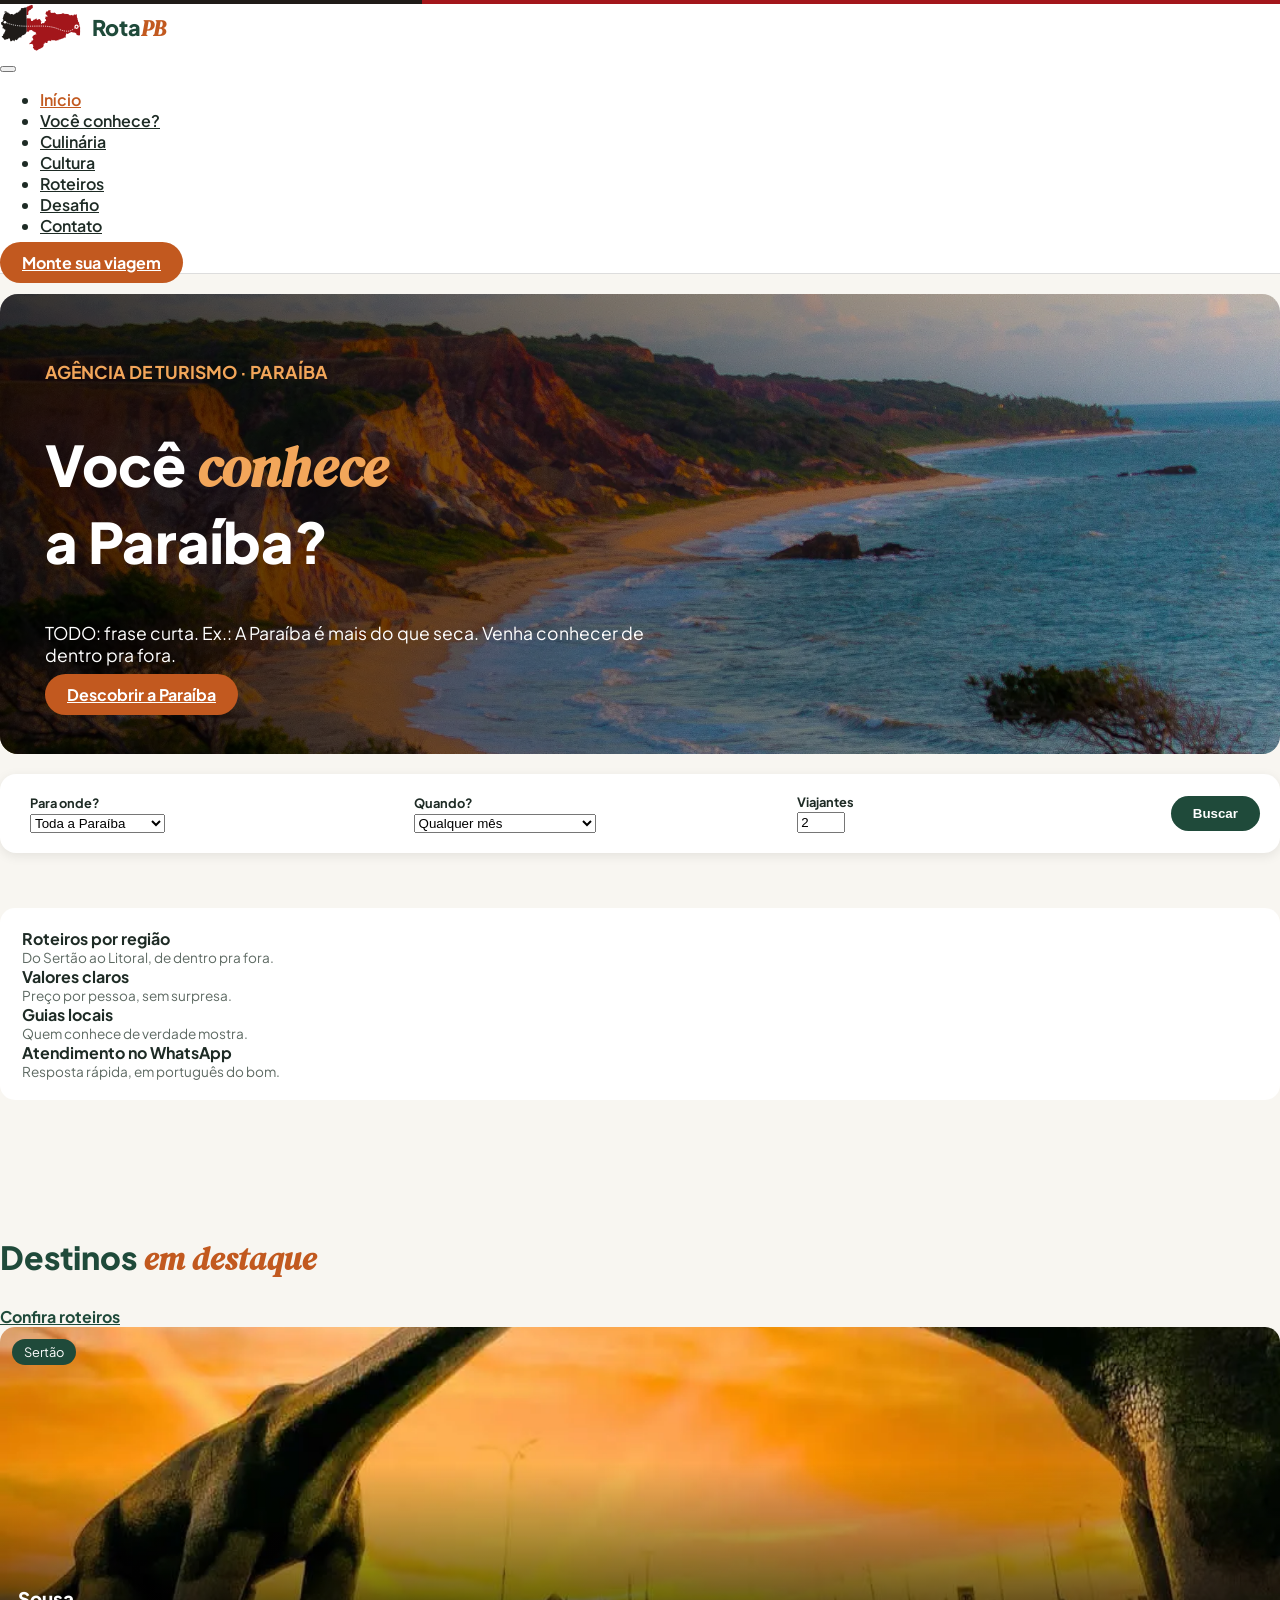
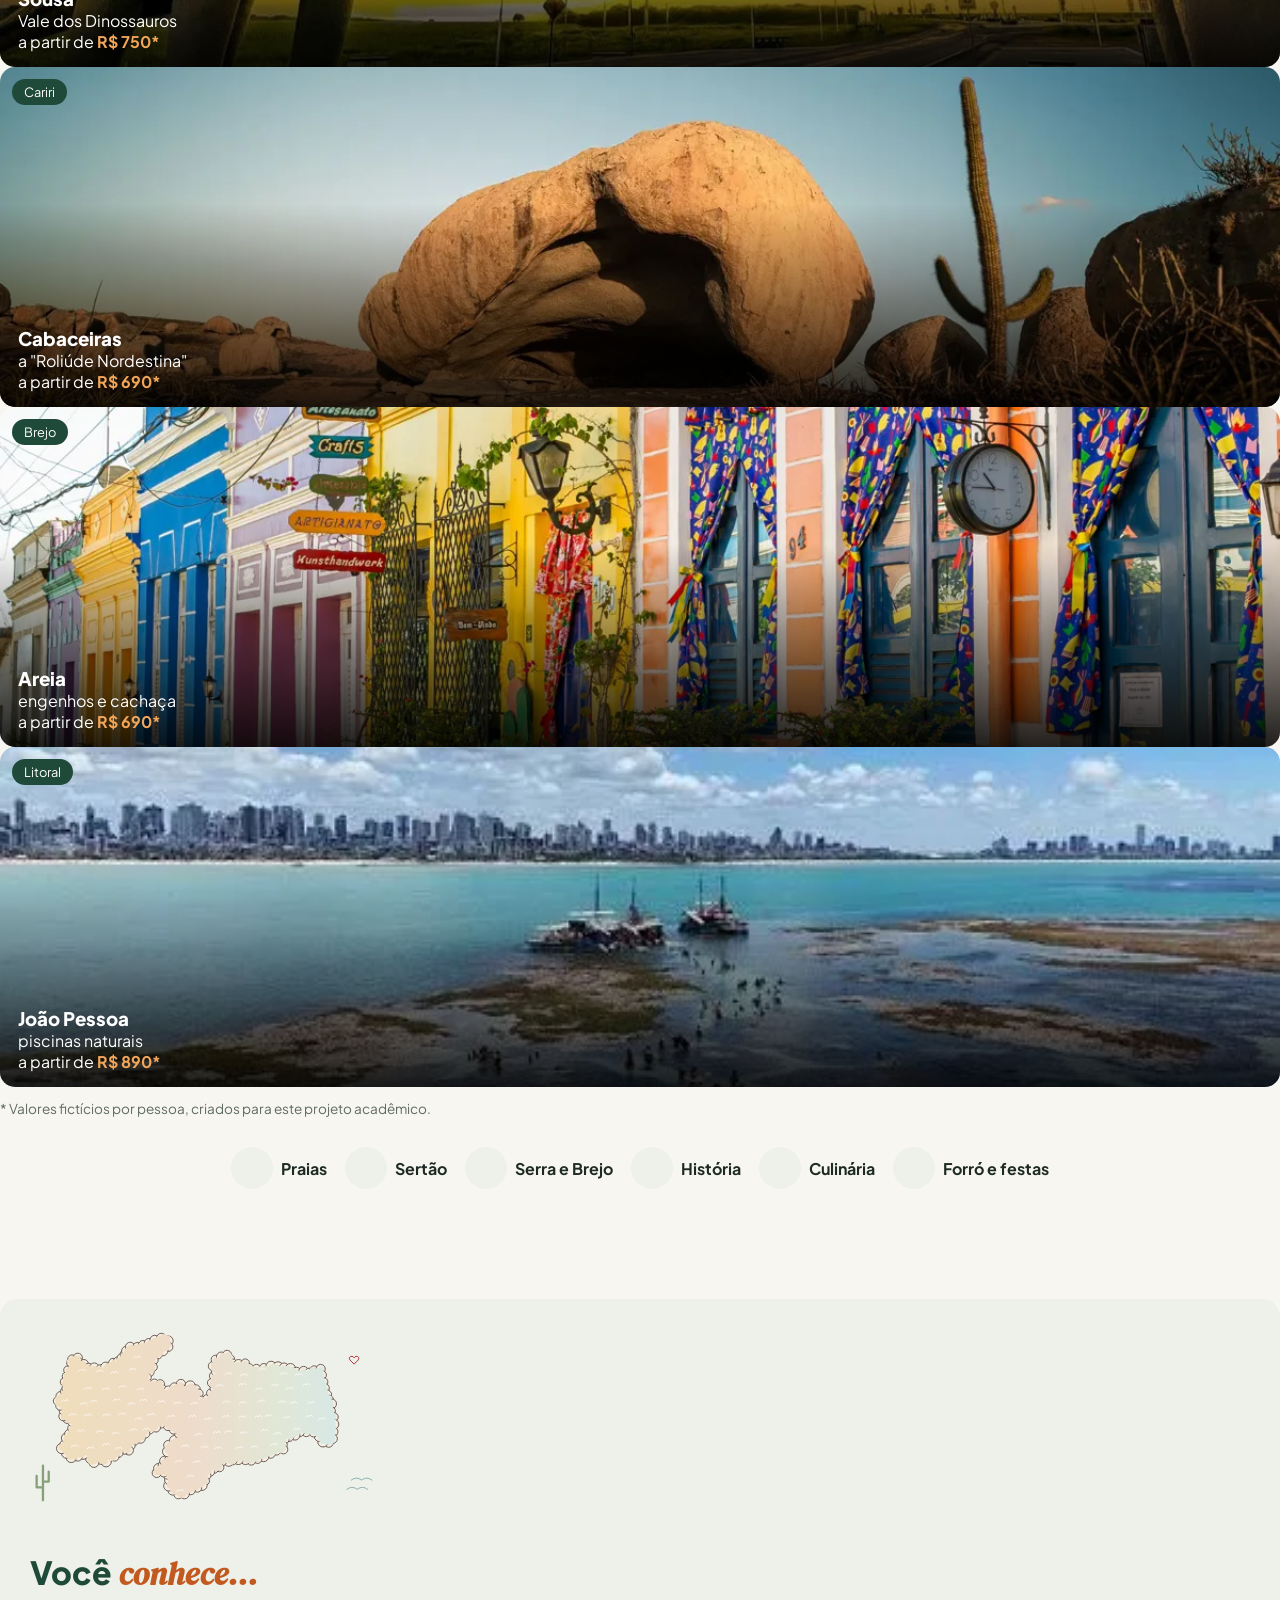
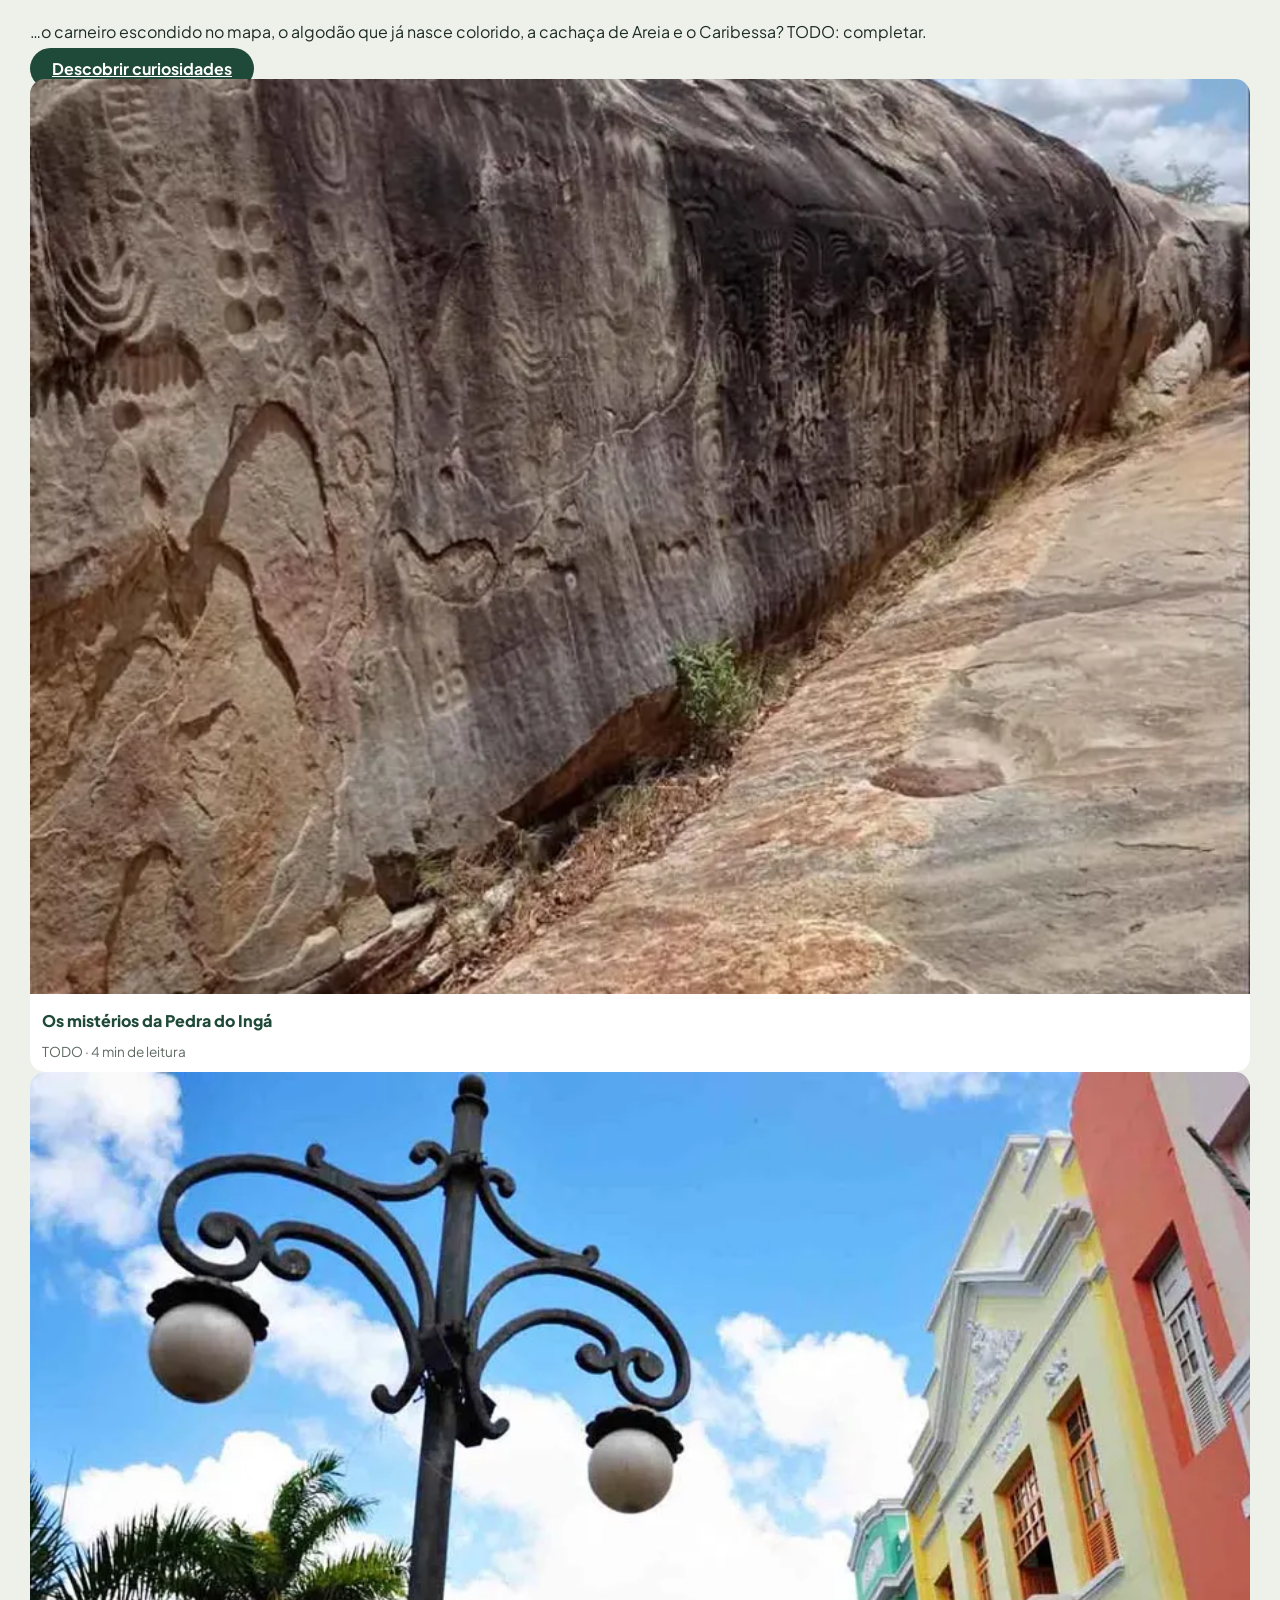
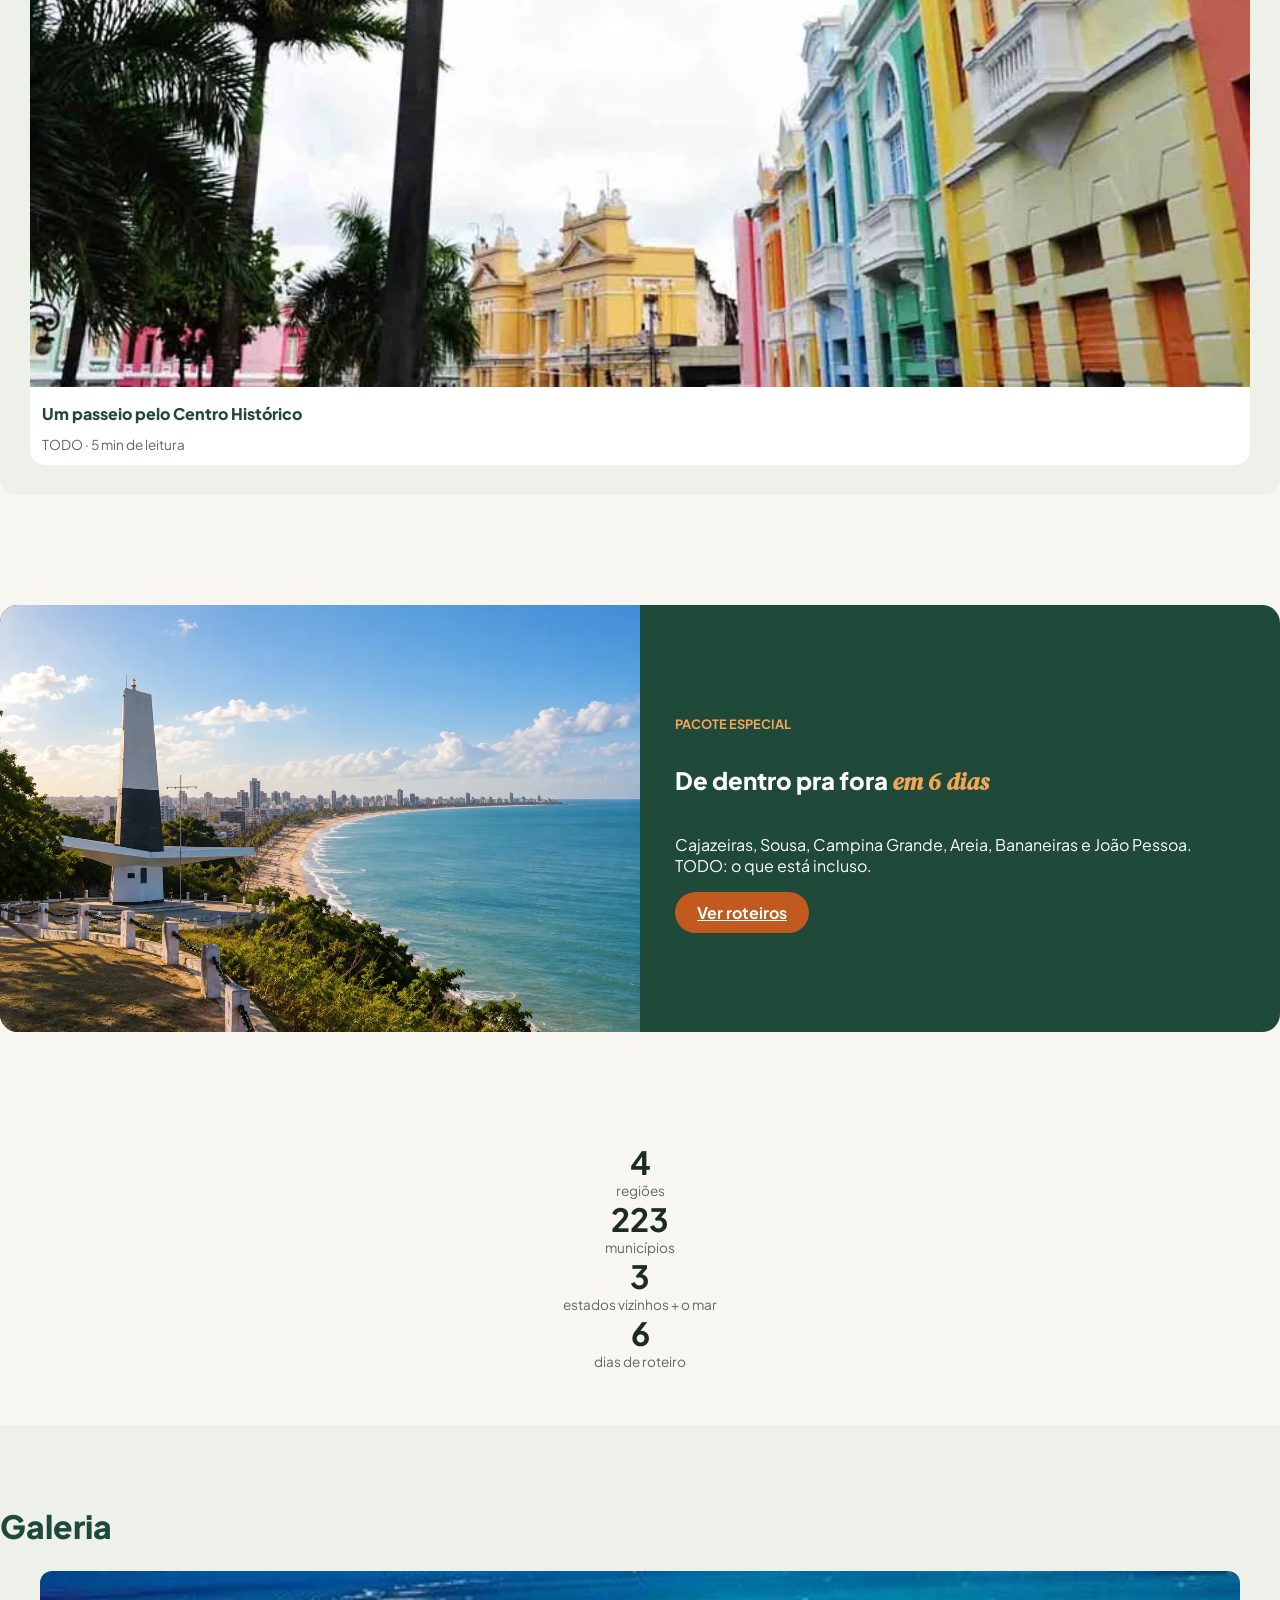
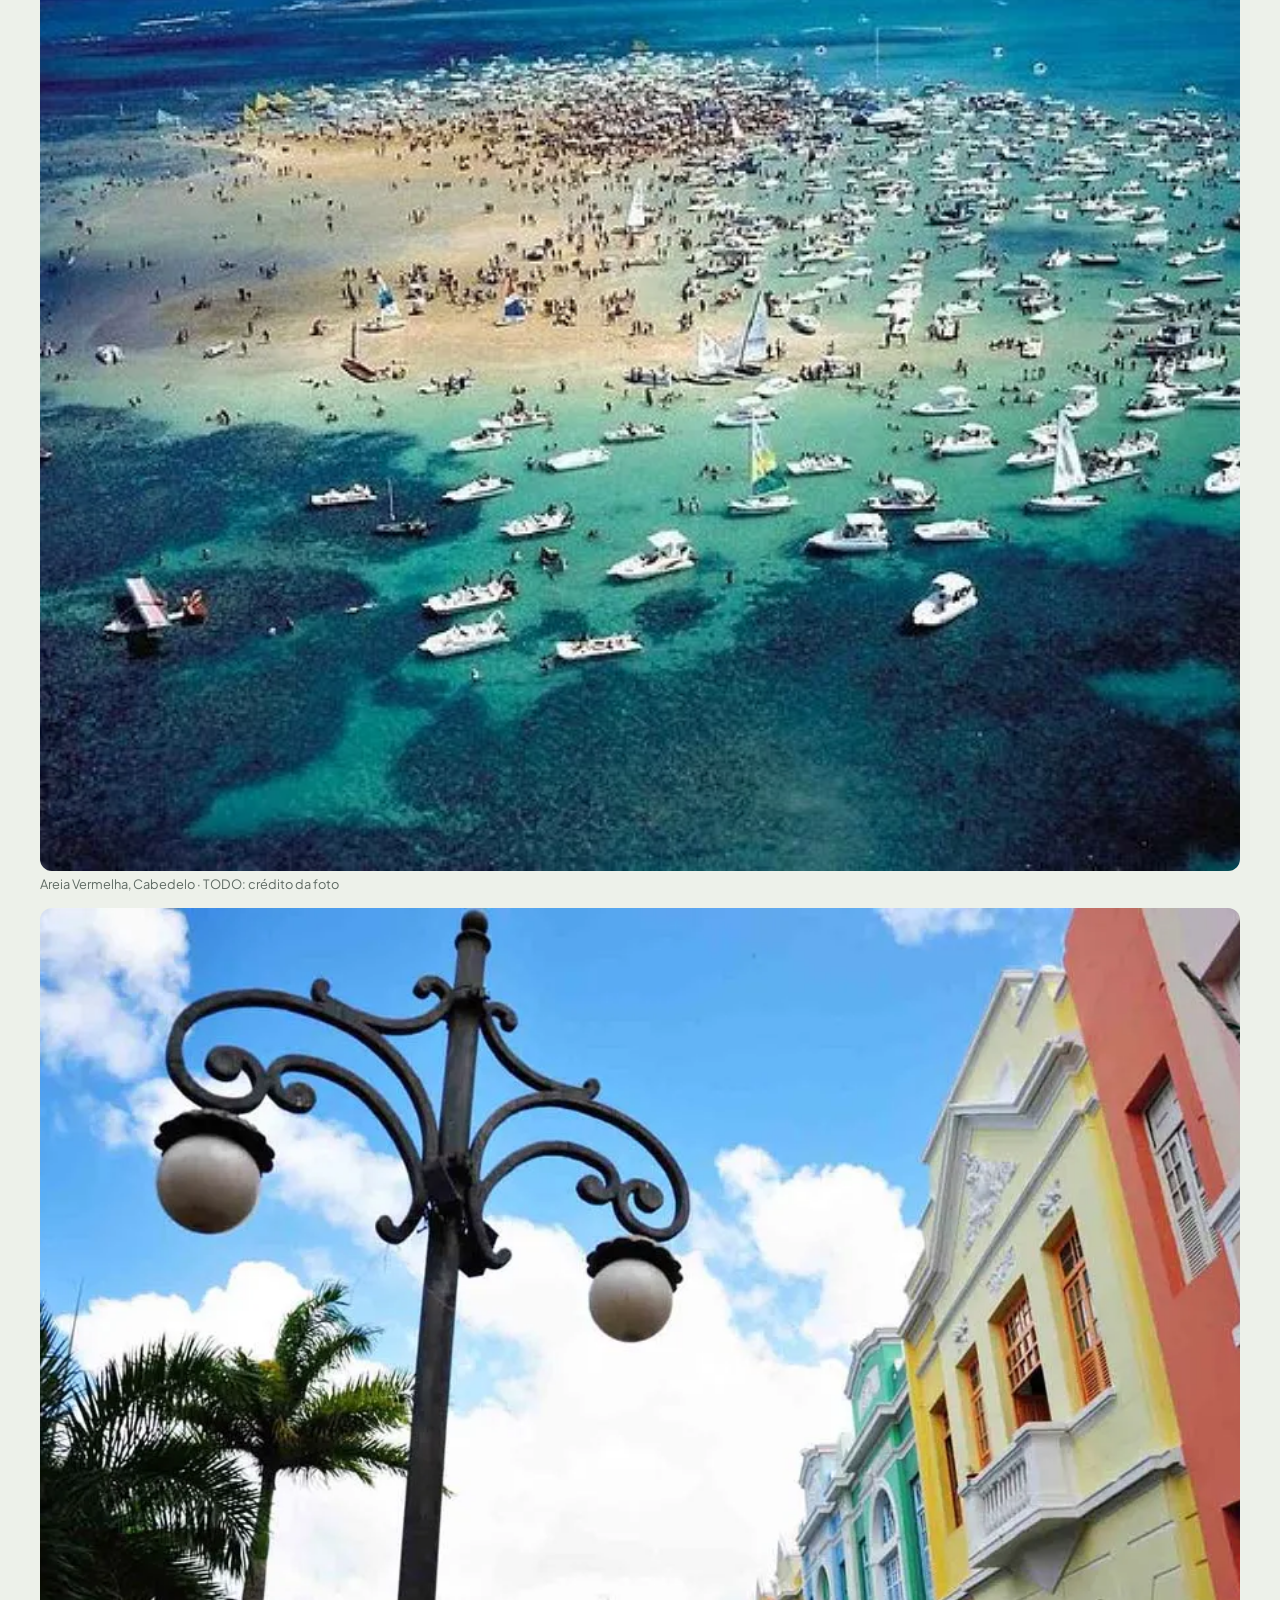
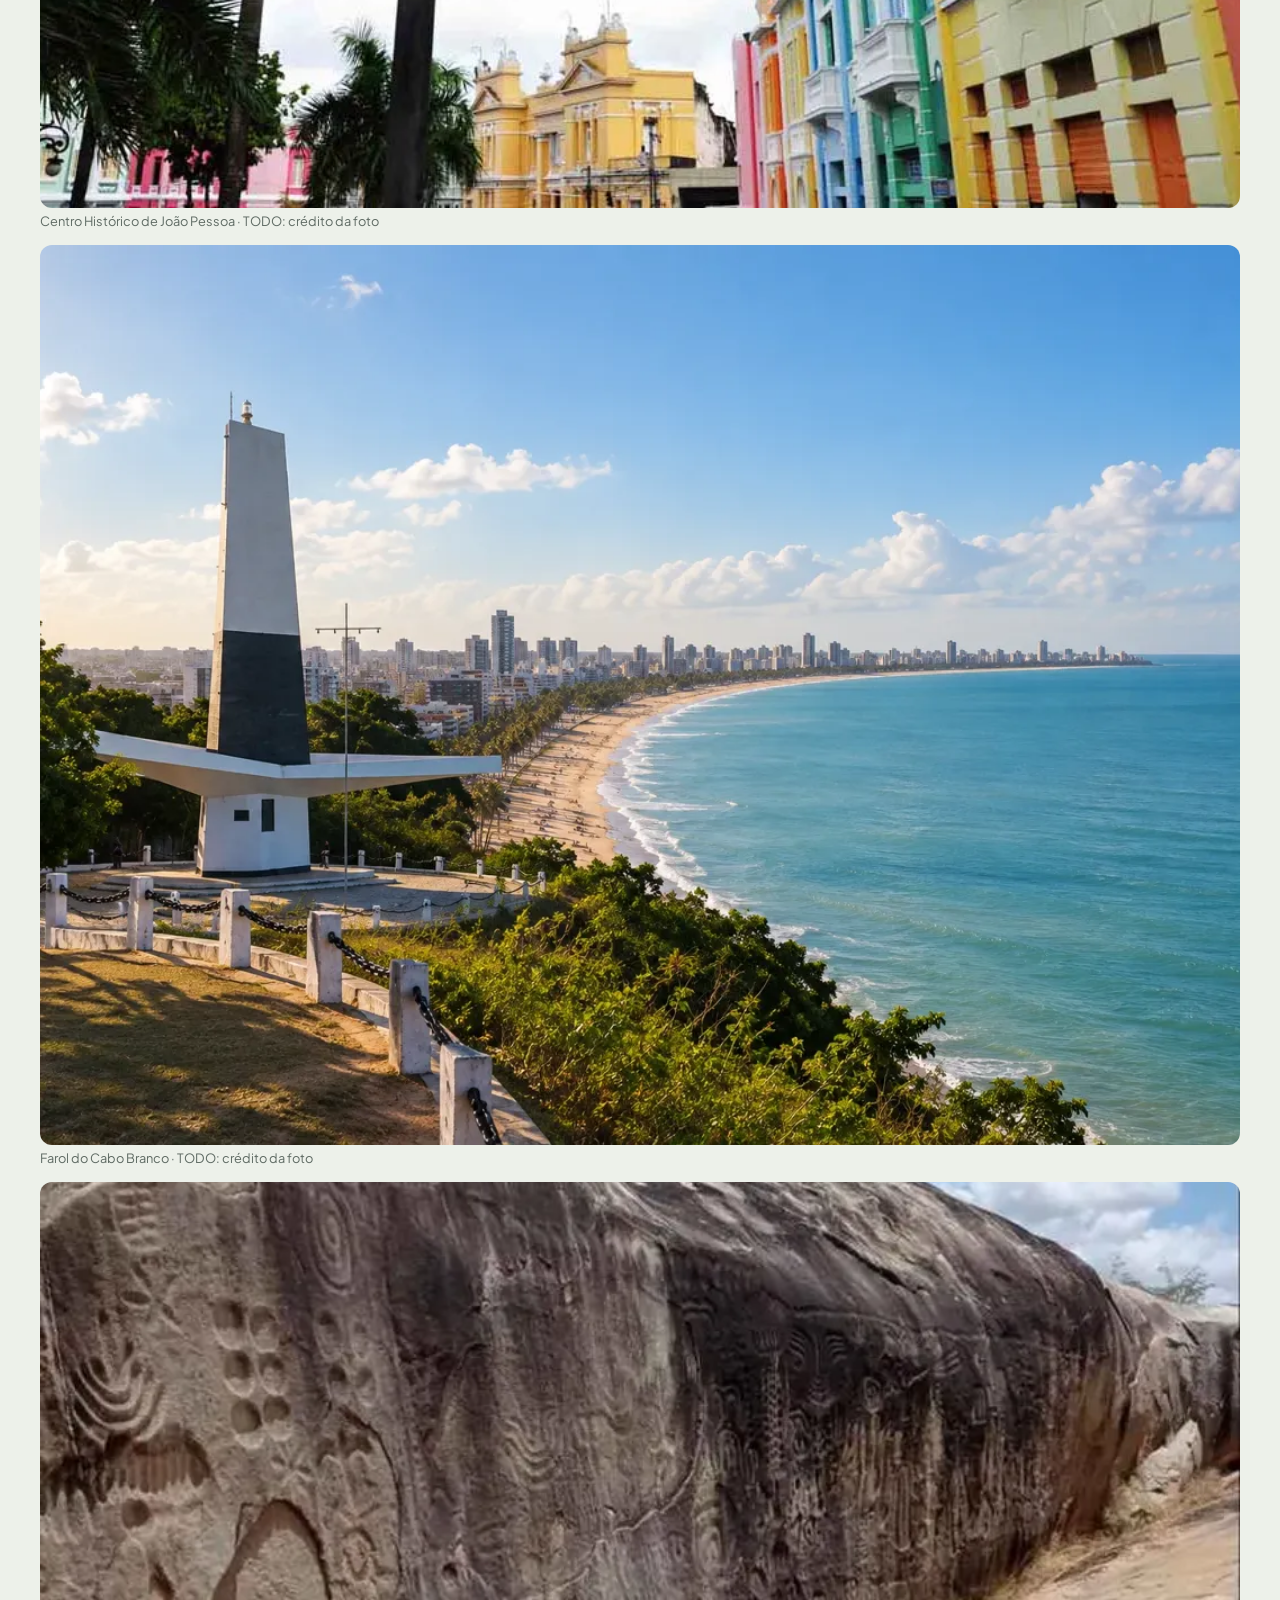
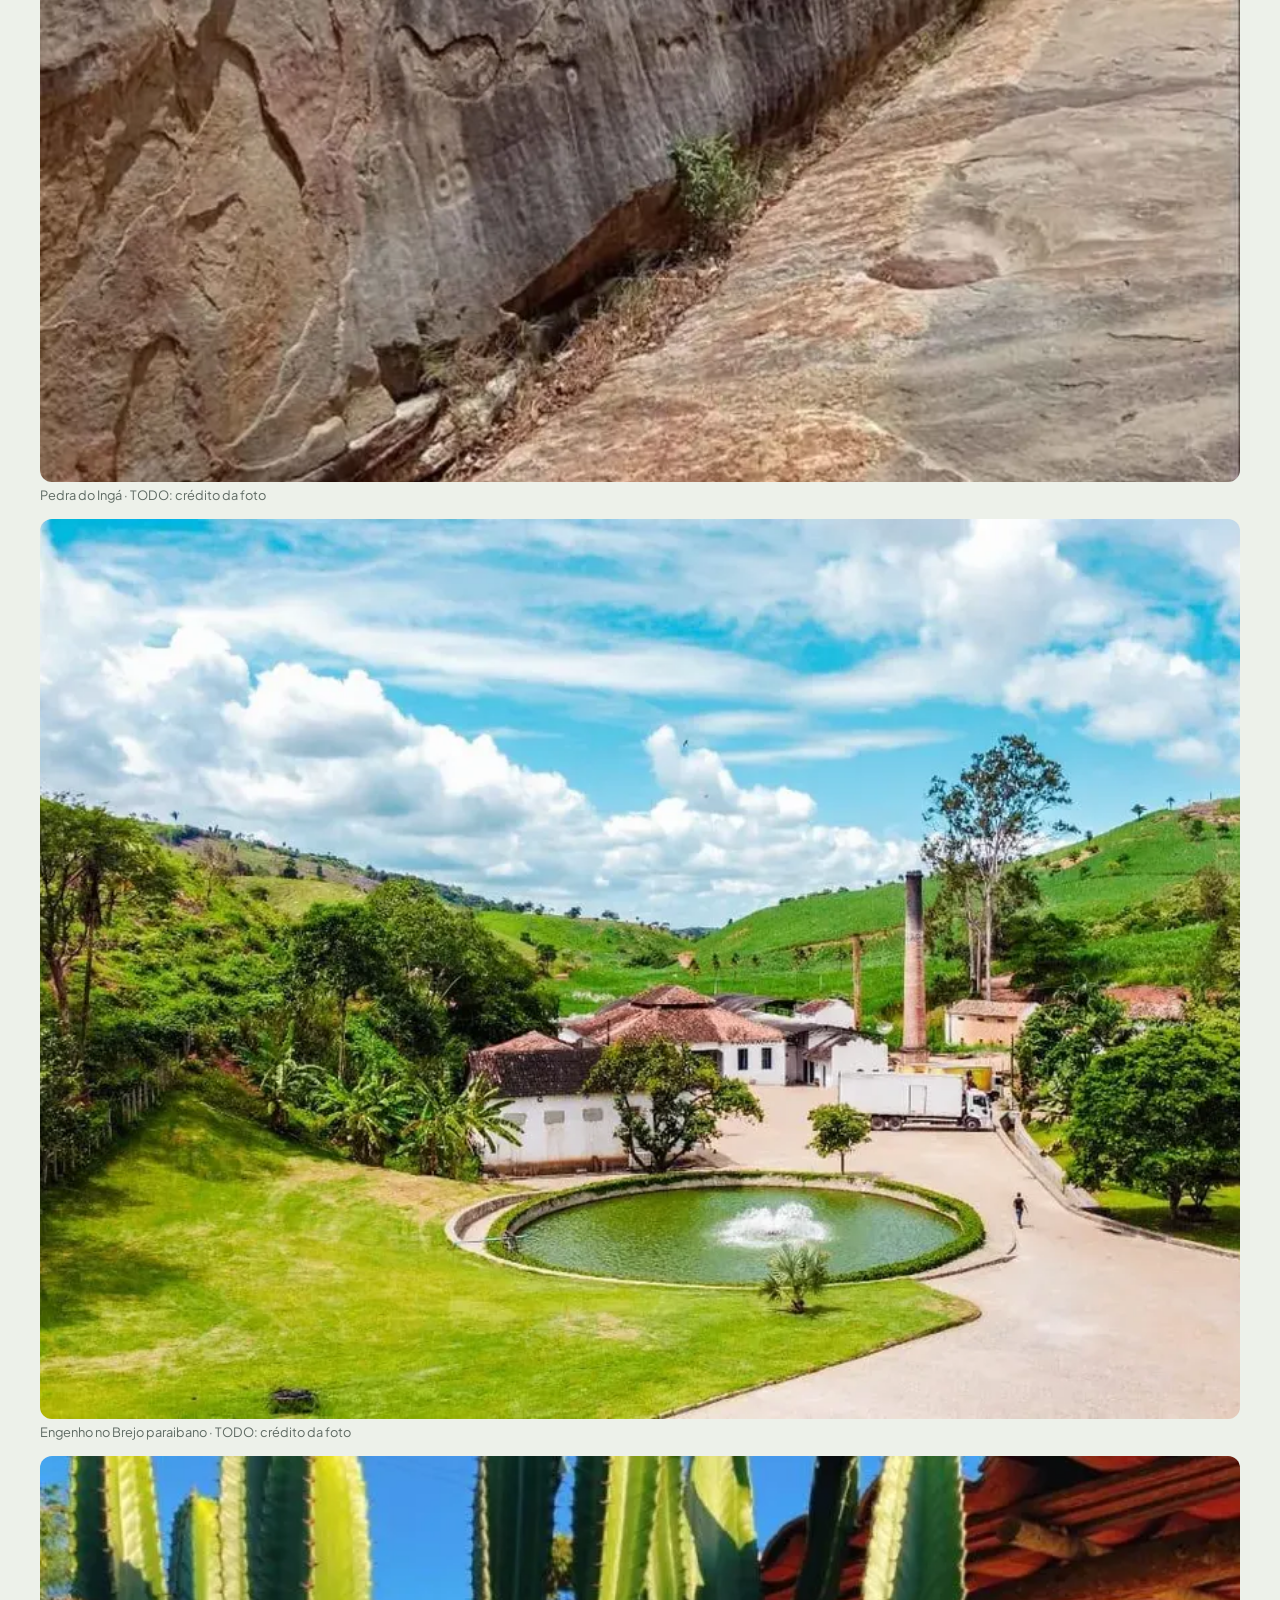
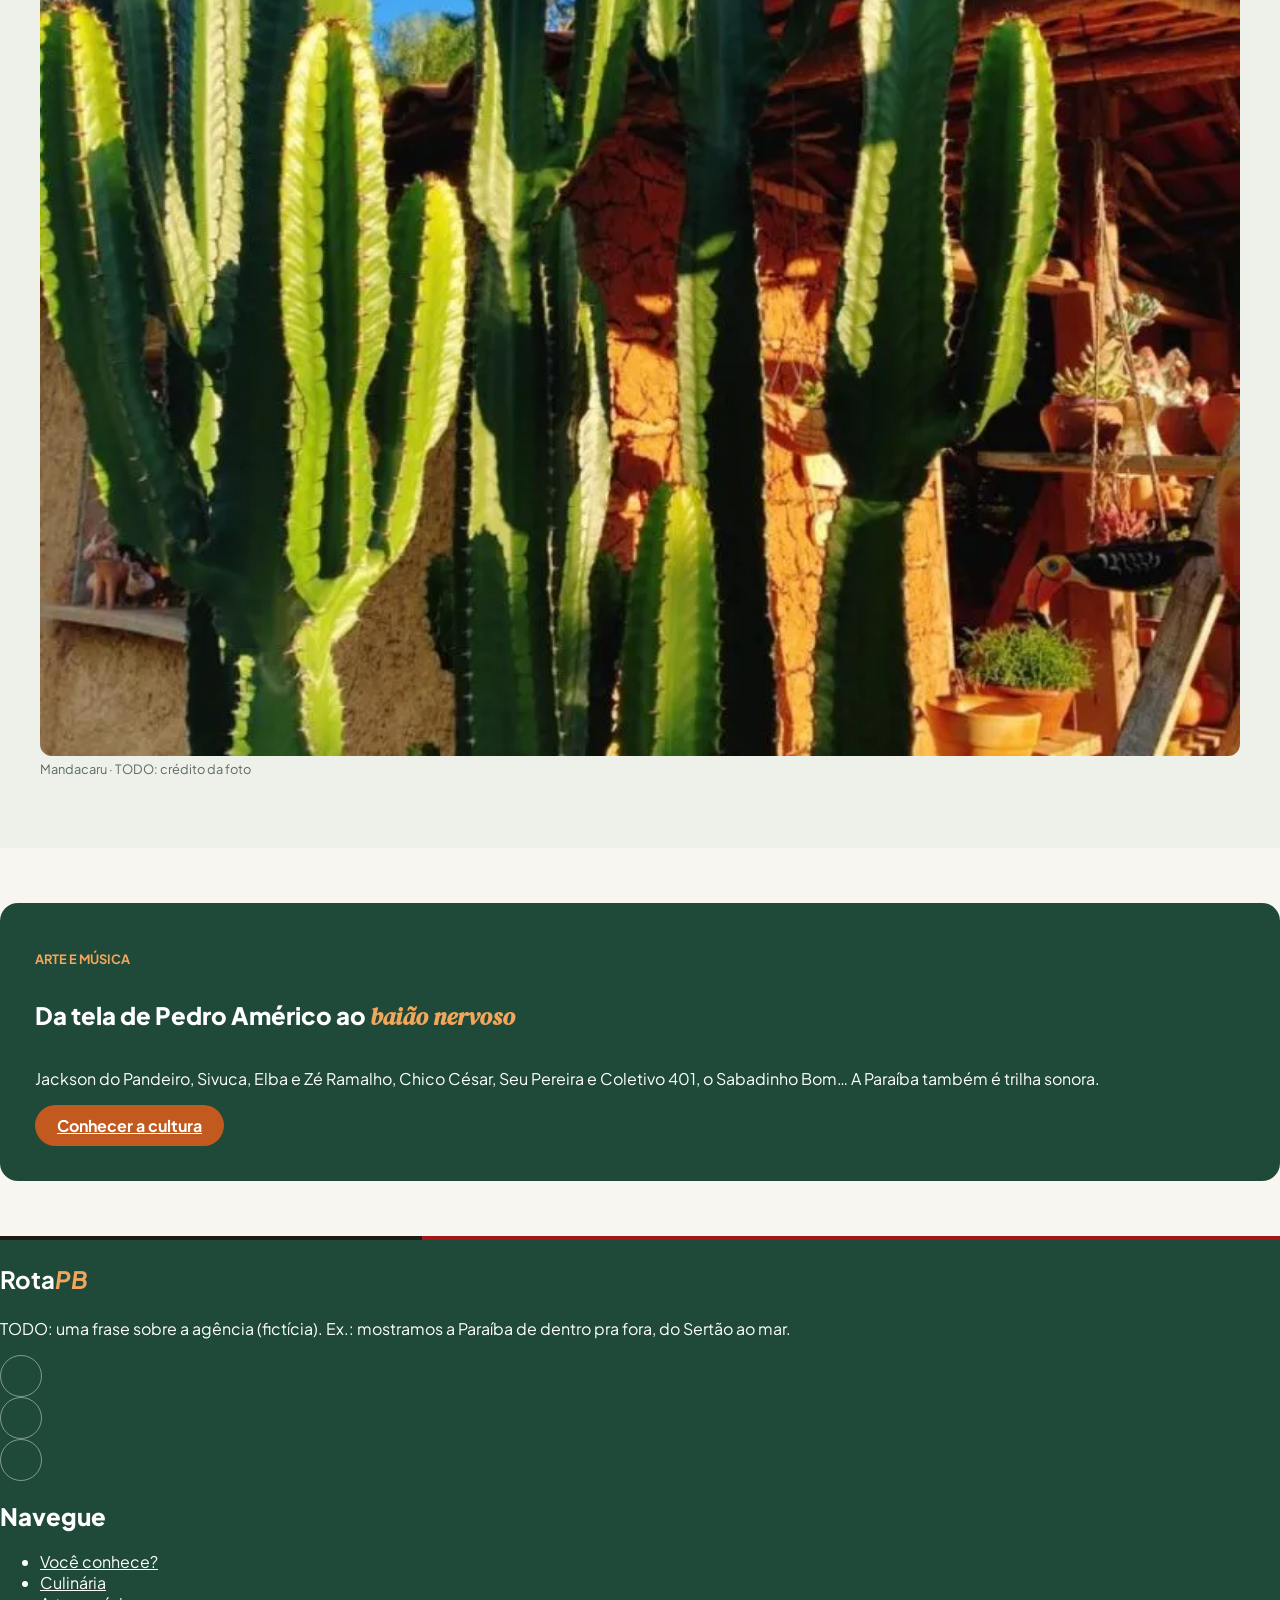
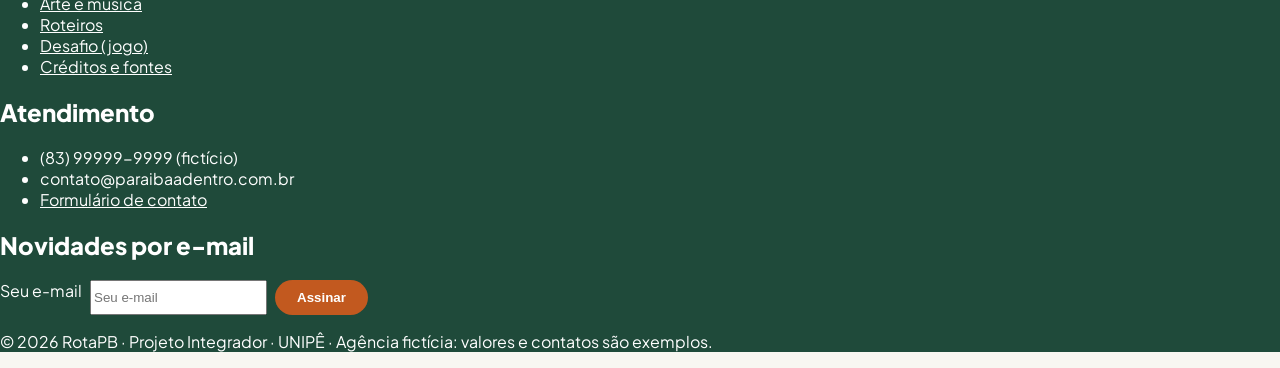
==== ROTA PB/index.html @ d1e120f6 "Adição do projeto, primeira versão Próximas etapas: aprimorar o CSS e a responsividade, completar as" ====
<!DOCTYPE html>
<html lang="pt-BR">
<head>
  <meta charset="UTF-8">
  <meta name="viewport" content="width=device-width, initial-scale=1">
  <title>RotaPB</title>
  <meta name="description" content="Você conhece a Paraíba? Roteiros, culinária e curiosidades do Sertão ao Litoral.">
  <!-- Fontes: Plus Jakarta Sans (títulos e texto) + DM Serif Display itálico (palavras em destaque) -->
  <link rel="preconnect" href="https://fonts.googleapis.com">
  <link rel="preconnect" href="https://fonts.gstatic.com" crossorigin>
  <link href="https://fonts.googleapis.com/css2?family=DM+Serif+Display:ital@1&family=Plus+Jakarta+Sans:wght@400;600;700;800&display=swap" rel="stylesheet">
  <!-- ETAPA 12: Bootstrap (cópia local na pasta assets) -->
  <link rel="stylesheet" href="assets/bootstrap/bootstrap.min.css">
  <link rel="stylesheet" href="assets/bootstrap-icons/bootstrap-icons.min.css">
  <!-- ETAPA 7: nosso CSS vem DEPOIS do Bootstrap para poder sobrescrever -->
  <link rel="stylesheet" href="css/style.css">
</head>
<body>
  <!-- ETAPA 13 (acessibilidade): link para pular direto ao conteúdo -->
  <a class="pular-conteudo" href="#conteudo">Pular para o conteúdo</a>

  <!-- ===================== CABEÇALHO (ETAPA 6: header + nav | ETAPA 12: navbar) ===================== -->
  <header class="topo">
    <div class="faixa-bandeira" aria-hidden="true"></div>
    <nav class="navbar navbar-expand-lg" aria-label="Menu principal">
      <div class="container">
        <a class="navbar-brand marca" href="index.html">
          <img class="logo-mapa logo-claro" src="images/logo-rotapb-mapa.svg" alt="" width="96" height="56">
          <img class="logo-mapa logo-escuro" src="images/logo-rotapb-mapa-escuro.svg" alt="" width="96" height="56">
          <span class="marca-texto">Rota<em>PB</em></span>
        </a>
        <button class="navbar-toggler" type="button" data-bs-toggle="collapse" data-bs-target="#menu"
                aria-controls="menu" aria-expanded="false" aria-label="Abrir menu">
          <span class="navbar-toggler-icon"></span>
        </button>
        <div class="collapse navbar-collapse" id="menu">
          <ul class="navbar-nav mx-auto">
            <li class="nav-item"><a class="nav-link active" aria-current="page" href="index.html">Início</a></li>
            <li class="nav-item"><a class="nav-link" href="pages/conhece.html">Você conhece?</a></li>
            <li class="nav-item"><a class="nav-link" href="pages/culinaria.html">Culinária</a></li>
            <li class="nav-item"><a class="nav-link" href="pages/cultura.html">Cultura</a></li>
            <li class="nav-item"><a class="nav-link" href="pages/roteiros.html">Roteiros</a></li>
            <li class="nav-item"><a class="nav-link" href="pages/desafio.html">Desafio</a></li>
            <li class="nav-item"><a class="nav-link" href="pages/contato.html">Contato</a></li>
          </ul>
          <a class="btn btn-pb btn-sm" href="pages/contato.html">Monte sua viagem</a>
        </div>
      </div>
    </nav>
  </header>

  <main id="conteudo">

    <!-- ===================== HERO COM BUSCA (Pessoa 1) ===================== -->
    <section class="hero" aria-labelledby="tituloHero">
      <div class="container">
        <div class="hero-foto">
          <img src="images/fotos/falesias-litoral-sul.webp" alt="Falésias avermelhadas e mar no litoral sul da Paraíba ao entardecer">
          <div class="hero-texto">
            <p class="sobretitulo claro">Agência de turismo · Paraíba</p>
            <h1 id="tituloHero">Você <em>conhece</em><br>a Paraíba?</h1>
            <p>TODO: frase curta. Ex.: A Paraíba é mais do que seca. Venha conhecer de dentro pra fora.</p>
            <a class="btn btn-pb" href="pages/conhece.html">Descobrir a Paraíba <i class="bi bi-arrow-right" aria-hidden="true"></i></a>
          </div>
        </div>

        <!-- Barra de busca (ETAPA 9: formulário). Envia para a página de roteiros. -->
        <form class="busca" action="pages/roteiros.html" method="get" role="search" aria-label="Buscar roteiros">
          <div class="busca-campo">
            <i class="bi bi-geo-alt" aria-hidden="true"></i>
            <div><label for="buscaRegiao">Para onde?</label>
              <select id="buscaRegiao" name="regiao" class="form-select">
                <option value="todas">Toda a Paraíba</option><option value="sertao">Sertão</option><option value="borborema">Borborema e Cariri</option><option value="brejo">Brejo</option><option value="litoral">Litoral</option>
              </select></div>
          </div>
          <div class="busca-campo">
            <i class="bi bi-calendar3" aria-hidden="true"></i>
            <div><label for="buscaMes">Quando?</label>
              <select id="buscaMes" name="mes" class="form-select"><option>Qualquer mês</option><option>Junho (São João)</option><option>Agosto (Caminhos do Frio)</option><option>Verão</option></select></div>
          </div>
          <div class="busca-campo">
            <i class="bi bi-person" aria-hidden="true"></i>
            <div><label for="buscaPessoas">Viajantes</label>
              <input id="buscaPessoas" name="pessoas" type="number" class="form-control" min="1" max="20" value="2"></div>
          </div>
          <button type="submit" class="btn btn-escuro"><i class="bi bi-search" aria-hidden="true"></i> Buscar</button>
        </form>
      </div>
    </section>

    <!-- ===================== VANTAGENS ===================== -->
    <section class="secao pt-4" aria-label="Por que viajar com a gente">
      <div class="container">
        <div class="row g-3 vantagens">
          <div class="col-6 col-lg-3"><div class="vantagem"><i class="bi bi-compass" aria-hidden="true"></i><div><strong>Roteiros por região</strong><span>Do Sertão ao Litoral, de dentro pra fora.</span></div></div></div>
          <div class="col-6 col-lg-3"><div class="vantagem"><i class="bi bi-tag" aria-hidden="true"></i><div><strong>Valores claros</strong><span>Preço por pessoa, sem surpresa.</span></div></div></div>
          <div class="col-6 col-lg-3"><div class="vantagem"><i class="bi bi-people" aria-hidden="true"></i><div><strong>Guias locais</strong><span>Quem conhece de verdade mostra.</span></div></div></div>
          <div class="col-6 col-lg-3"><div class="vantagem"><i class="bi bi-whatsapp" aria-hidden="true"></i><div><strong>Atendimento no WhatsApp</strong><span>Resposta rápida, em português do bom.</span></div></div></div>
        </div>
      </div>
    </section>

    <!-- ===================== DESTINOS EM DESTAQUE (cards do Bootstrap) ===================== -->
    <section class="secao pt-0" aria-labelledby="tituloDestinos">
      <div class="container">
        <div class="d-flex flex-wrap justify-content-between align-items-end gap-2 mb-4">
          <h2 id="tituloDestinos" class="titulo-secao mb-0">Destinos <em>em destaque</em></h2>
          <a class="link-seta" href="pages/roteiros.html">Confira roteiros</a>
        </div>
        <div class="row g-4">
          <div class="col-12 col-sm-6 col-lg-3">
            <article class="card-destino regiao-sertao">
              <img src="images/fotos/dinossauros-por-do-sol.webp" alt="Portal dos dinossauros em Sousa ao pôr do sol" loading="lazy">
              <span class="selo-regiao">Sertão</span>
              <div class="card-destino-texto">
                <h3>Sousa</h3>
                <p>Vale dos Dinossauros</p>
                <p class="preco">a partir de <strong>R$ 750*</strong></p>
              </div>
              <a class="stretched-link" href="pages/roteiros.html" aria-label="Ver roteiro de Sousa"></a>
            </article>
          </div>
          <div class="col-12 col-sm-6 col-lg-3">
            <article class="card-destino regiao-borborema">
              <img src="images/fotos/lajedo-cariri.webp" alt="Rochas e mandacaru no Cariri" loading="lazy">
              <span class="selo-regiao">Cariri</span>
              <div class="card-destino-texto">
                <h3>Cabaceiras</h3>
                <p>a "Roliúde Nordestina"</p>
                <p class="preco">a partir de <strong>R$ 690*</strong></p>
              </div>
              <a class="stretched-link" href="pages/roteiros.html" aria-label="Ver roteiro de Cabaceiras"></a>
            </article>
          </div>
          <div class="col-12 col-sm-6 col-lg-3">
            <article class="card-destino regiao-brejo">
              <img src="images/fotos/casario-areia.webp" alt="Casario colorido em Areia" loading="lazy">
              <span class="selo-regiao">Brejo</span>
              <div class="card-destino-texto">
                <h3>Areia</h3>
                <p>engenhos e cachaça</p>
                <p class="preco">a partir de <strong>R$ 690*</strong></p>
              </div>
              <a class="stretched-link" href="pages/roteiros.html" aria-label="Ver roteiro de Areia"></a>
            </article>
          </div>
          <div class="col-12 col-sm-6 col-lg-3">
            <article class="card-destino regiao-litoral">
              <img src="images/fotos/picaozinho.webp" alt="Piscinas naturais de Picãozinho" loading="lazy">
              <span class="selo-regiao">Litoral</span>
              <div class="card-destino-texto">
                <h3>João Pessoa</h3>
                <p>piscinas naturais</p>
                <p class="preco">a partir de <strong>R$ 890*</strong></p>
              </div>
              <a class="stretched-link" href="pages/roteiros.html" aria-label="Ver roteiro de João Pessoa"></a>
            </article>
          </div>
        </div>
        <p class="nota mt-3">* Valores fictícios por pessoa, criados para este projeto acadêmico.</p>

        <!-- Categorias -->
        <nav class="categorias" aria-label="Explorar por tema">
          <a class="chip-cat" href="pages/roteiros.html"><span class="chip-icone"><i class="bi bi-water" aria-hidden="true"></i></span>Praias</a>
          <a class="chip-cat" href="pages/roteiros.html"><span class="chip-icone"><i class="bi bi-sun" aria-hidden="true"></i></span>Sertão</a>
          <a class="chip-cat" href="pages/roteiros.html"><span class="chip-icone"><i class="bi bi-tree" aria-hidden="true"></i></span>Serra e Brejo</a>
          <a class="chip-cat" href="pages/roteiros.html"><span class="chip-icone"><i class="bi bi-bank" aria-hidden="true"></i></span>História</a>
          <a class="chip-cat" href="pages/culinaria.html"><span class="chip-icone"><i class="bi bi-cup-hot" aria-hidden="true"></i></span>Culinária</a>
          <a class="chip-cat" href="pages/roteiros.html"><span class="chip-icone"><i class="bi bi-music-note-beamed" aria-hidden="true"></i></span>Forró e festas</a>
        </nav>
      </div>
    </section>

    <!-- ===================== VOCÊ CONHECE? ===================== -->
    <section class="secao" aria-labelledby="tituloConhece">
      <div class="container">
        <div class="bloco-claro">
          <div class="row g-4 align-items-center">
            <div class="col-12 col-lg-5">
              <img class="carneirinho" src="images/carneirinho-paraiba.svg" alt="O mapa da Paraíba desenhado como um carneirinho de lã">
              <h2 id="tituloConhece" class="titulo-secao">Você <em>conhece…</em></h2>
              <p>…o carneiro escondido no mapa, o algodão que já nasce colorido, a cachaça de Areia e o Caribessa? TODO: completar.</p>
              <a class="btn btn-escuro" href="pages/conhece.html">Descobrir curiosidades <i class="bi bi-arrow-right" aria-hidden="true"></i></a>
            </div>
            <div class="col-12 col-md-6 col-lg-3 offset-lg-1">
              <article class="card-historia">
                <img src="images/fotos/pedra-do-inga.webp" alt="Inscrições rupestres na Pedra do Ingá" loading="lazy">
                <h3>Os mistérios da Pedra do Ingá</h3><p>TODO · 4 min de leitura</p>
              </article>
            </div>
            <div class="col-12 col-md-6 col-lg-3">
              <article class="card-historia">
                <img src="images/fotos/centro-historico-jp.webp" alt="Casarões coloridos no Centro Histórico de João Pessoa" loading="lazy">
                <h3>Um passeio pelo Centro Histórico</h3><p>TODO · 5 min de leitura</p>
              </article>
            </div>
          </div>
        </div>
      </div>
    </section>

    <!-- ===================== OFERTA ESPECIAL ===================== -->
    <section class="secao pt-0" aria-labelledby="tituloOferta">
      <div class="container">
        <div class="oferta">
          <img src="images/fotos/farol-cabo-branco.webp" alt="Farol do Cabo Branco e a orla de João Pessoa" loading="lazy">
          <div class="oferta-texto">
            <p class="sobretitulo claro">Pacote especial</p>
            <h2 id="tituloOferta">De dentro pra fora <em>em 6 dias</em></h2>
            <p>Cajazeiras, Sousa, Campina Grande, Areia, Bananeiras e João Pessoa. TODO: o que está incluso.</p>
            <a class="btn btn-pb" href="pages/roteiros.html">Ver roteiros</a>
          </div>
        </div>
      </div>
    </section>

    <!-- ===================== NÚMEROS ===================== -->
    <section class="secao pt-0" aria-label="A Paraíba em números">
      <div class="container">
        <div class="row g-3 numeros text-center">
          <div class="col-6 col-md-3"><i class="bi bi-map" aria-hidden="true"></i><strong>4</strong><span>regiões</span></div>
          <div class="col-6 col-md-3"><i class="bi bi-pin-map" aria-hidden="true"></i><strong>223</strong><span>municípios</span></div>
          <div class="col-6 col-md-3"><i class="bi bi-signpost-split" aria-hidden="true"></i><strong>3</strong><span>estados vizinhos + o mar</span></div>
          <div class="col-6 col-md-3"><i class="bi bi-calendar-heart" aria-hidden="true"></i><strong>6</strong><span>dias de roteiro</span></div>
        </div>
      </div>
    </section>

    <!-- ===================== ETAPA 10: GALERIA E VÍDEO ===================== -->
    <section class="secao secao-clara" aria-labelledby="tituloGaleria">
      <div class="container">
        <h2 id="tituloGaleria" class="titulo-secao">Galeria</h2>
        <div class="row g-3">
          <figure class="col-6 col-md-4 m-0"><img class="foto " src="images/fotos/areia-vermelha.webp" alt="Areia Vermelha, Cabedelo" loading="lazy"><figcaption>Areia Vermelha, Cabedelo · TODO: crédito da foto</figcaption></figure>
          <figure class="col-6 col-md-4 m-0"><img class="foto " src="images/fotos/centro-historico-jp.webp" alt="Centro Histórico de João Pessoa" loading="lazy"><figcaption>Centro Histórico de João Pessoa · TODO: crédito da foto</figcaption></figure>
          <figure class="col-6 col-md-4 m-0"><img class="foto " src="images/fotos/farol-cabo-branco.webp" alt="Farol do Cabo Branco" loading="lazy"><figcaption>Farol do Cabo Branco · TODO: crédito da foto</figcaption></figure>
          <figure class="col-6 col-md-4 m-0"><img class="foto " src="images/fotos/pedra-do-inga.webp" alt="Pedra do Ingá" loading="lazy"><figcaption>Pedra do Ingá · TODO: crédito da foto</figcaption></figure>
          <figure class="col-6 col-md-4 m-0"><img class="foto " src="images/fotos/engenho-brejo.webp" alt="Engenho no Brejo paraibano" loading="lazy"><figcaption>Engenho no Brejo paraibano · TODO: crédito da foto</figcaption></figure>
          <figure class="col-6 col-md-4 m-0"><img class="foto " src="images/fotos/mandacaru.webp" alt="Mandacaru" loading="lazy"><figcaption>Mandacaru · TODO: crédito da foto</figcaption></figure>
        </div>
      </div>
    </section>

    <!-- ===================== CHAMADA PARA A PÁGINA CULTURA ===================== -->
    <section class="secao" aria-labelledby="tituloMusica">
      <div class="container">
        <div class="oferta oferta-simples">
          <div class="oferta-texto">
            <p class="sobretitulo claro">Arte e música</p>
            <h2 id="tituloMusica">Da tela de Pedro Américo ao <em>baião nervoso</em></h2>
            <p>Jackson do Pandeiro, Sivuca, Elba e Zé Ramalho, Chico César, Seu Pereira e Coletivo 401, o Sabadinho Bom… A Paraíba também é trilha sonora.</p>
            <a class="btn btn-pb" href="pages/cultura.html">Conhecer a cultura</a>
          </div>
        </div>
      </div>
    </section>
  </main>

  <!-- ===================== RODAPÉ (ETAPA 6: footer) ===================== -->
  <footer class="rodape">
    <div class="faixa-bandeira" aria-hidden="true"></div>
    <div class="container py-5">
      <div class="row g-4">
        <section class="col-12 col-lg-4">
          <p class="marca-rodape">Rota<em>PB</em></p>
          <p>TODO: uma frase sobre a agência (fictícia). Ex.: mostramos a Paraíba de dentro pra fora, do Sertão ao mar.</p>
          <div class="d-flex gap-2">
            <a class="rede" href="https://instagram.com" target="_blank" rel="noopener" aria-label="Instagram"><i class="bi bi-instagram"></i></a>
            <a class="rede" href="https://wa.me/5583999999999?text=Ol%C3%A1!%20Quero%20conhecer%20a%20Para%C3%ADba" target="_blank" rel="noopener" aria-label="WhatsApp"><i class="bi bi-whatsapp"></i></a>
            <a class="rede" href="https://youtube.com" target="_blank" rel="noopener" aria-label="YouTube"><i class="bi bi-youtube"></i></a>
          </div>
        </section>
        <section class="col-12 col-sm-6 col-lg-2">
          <h2 class="h6">Navegue</h2>
          <ul class="list-unstyled">
            <li><a href="pages/conhece.html">Você conhece?</a></li>
            <li><a href="pages/culinaria.html">Culinária</a></li>
            <li><a href="pages/cultura.html">Arte e música</a></li>
            <li><a href="pages/roteiros.html">Roteiros</a></li>
            <li><a href="pages/desafio.html">Desafio (jogo)</a></li>
            <li><a href="pages/creditos.html">Créditos e fontes</a></li>
          </ul>
        </section>
        <section class="col-12 col-sm-6 col-lg-3">
          <h2 class="h6">Atendimento</h2>
          <ul class="list-unstyled">
            <li><i class="bi bi-whatsapp" aria-hidden="true"></i> (83) 99999-9999 <span class="text-nowrap">(fictício)</span></li>
            <li><i class="bi bi-envelope" aria-hidden="true"></i> contato@paraibaadentro.com.br</li>
            <li><a href="pages/contato.html">Formulário de contato</a></li>
          </ul>
        </section>
        <section class="col-12 col-lg-3">
          <h2 class="h6">Novidades por e-mail</h2>
          <form class="assinatura" novalidate>
            <label for="emailNews-h" class="visually-hidden">Seu e-mail</label>
            <input id="emailNews-h" type="email" class="form-control" placeholder="Seu e-mail" required>
            <button type="submit" class="btn btn-pb">Assinar</button>
          </form>
        </section>
      </div>
      <p class="small mt-4 mb-0">© <span class="js-ano">2026</span> RotaPB · Projeto Integrador · UNIPÊ · Agência fictícia: valores e contatos são exemplos.</p>
    </div>
  </footer>

  <script src="assets/bootstrap/bootstrap.bundle.min.js"></script>
</body>
</html>
---- ROTA PB/css/style.css ----
/* RotaPB - CSS simplificado | primeira versão */
:root {
  --verde: #1F4A3A;
  --laranja: #C2591F;
  --fundo: #F8F6F1;
  --claro: #EDF1EA;
  --texto: #1E2B25;
  --cinza: #5E6A63;
}

/* Estilos gerais */
body { margin: 0; background: var(--fundo); color: var(--texto); font-family: 'Plus Jakarta Sans', Arial, sans-serif; }
h1, h2, h3 { color: var(--verde); font-weight: 800; }
h1 em, h2 em, .marca em, .marca-texto em { font-family: 'DM Serif Display', Georgia, serif; color: var(--laranja); }
a { color: var(--laranja); }
a:hover { color: var(--verde); }
.secao { padding: 55px 0; }
.secao-clara, .bloco-claro { background: var(--claro); }
.titulo-secao { font-size: 2rem; margin-bottom: 25px; }
.sobretitulo { font-size: .8rem; font-weight: bold; text-transform: uppercase; color: var(--laranja); }
.sobretitulo.claro { color: #F2A65A; }
.nota { font-size: .85rem; color: var(--cinza); }
.btn-pb, .btn-escuro { color: white; border: 0; border-radius: 25px; padding: 10px 22px; font-weight: bold; }
.btn-pb { background: var(--laranja); }
.btn-escuro { background: var(--verde); }
.btn-pb:hover, .btn-escuro:hover { background: #1F1B18; color: white; }
.link-seta { border: 0; background: none; color: var(--verde); font-weight: bold; }

/* Cabeçalho e menu */
.faixa-bandeira { height: 4px; background: linear-gradient(90deg, #1F1B18 33%, #A3161B 33%); }
.topo { background: white; border-bottom: 1px solid #ddd; }
.marca { display: flex; align-items: center; gap: 10px; text-decoration: none; }
.logo-mapa { height: 48px; width: auto; }
.logo-escuro { display: none; }
.marca-texto { font-size: 1.35rem; font-weight: 800; color: var(--verde); }
.navbar .nav-link { color: var(--texto); font-weight: 600; }
.navbar .nav-link:hover, .navbar .nav-link.active { color: var(--laranja); }
.pular-conteudo { position: absolute; top: -100px; left: 10px; background: white; padding: 8px; }
.pular-conteudo:focus { top: 10px; }

/* Banner principal */
.hero { padding-top: 20px; }
.hero-foto { position: relative; min-height: 460px; border-radius: 18px; overflow: hidden; display: flex; align-items: center; }
.hero-foto > img { position: absolute; width: 100%; height: 100%; object-fit: cover; }
.hero-foto::after { content: ''; position: absolute; inset: 0; background: linear-gradient(90deg, rgba(0,0,0,.75), rgba(0,0,0,.1)); }
.hero-texto { position: relative; z-index: 1; padding: 45px; max-width: 650px; color: white; }
.hero-texto h1 { color: white; font-size: 3.5rem; }
.hero-texto h1 em { color: #F2A65A; }
.hero-texto p { font-size: 1.1rem; }

/* Busca de roteiros */
.busca { display: flex; gap: 15px; align-items: center; background: white; border-radius: 16px; padding: 20px; margin: 20px auto 0; box-shadow: 0 3px 12px #00000015; }
.busca-campo { display: flex; flex: 1; align-items: center; gap: 10px; }
.busca-campo i { color: var(--verde); font-size: 1.3rem; }
.busca-campo label { display: block; font-size: .8rem; font-weight: bold; }
.busca-campo .form-control, .busca-campo .form-select { min-width: 0; }

/* Vantagens e destinos */
.vantagens { background: white; padding: 20px 10px; border-radius: 15px; }
.vantagem { display: flex; gap: 12px; align-items: flex-start; }
.vantagem i { font-size: 1.6rem; color: #2F7F86; }
.vantagem strong, .vantagem span { display: block; }
.vantagem span { font-size: .85rem; color: var(--cinza); }
.card-destino { position: relative; height: 340px; border-radius: 15px; overflow: hidden; }
.card-destino img { width: 100%; height: 100%; object-fit: cover; }
.card-destino::after { content: ''; position: absolute; inset: 0; background: linear-gradient(transparent 40%, rgba(0,0,0,.85)); pointer-events: none; }
.selo-regiao { position: absolute; z-index: 1; top: 12px; left: 12px; background: var(--verde); color: white; padding: 5px 12px; border-radius: 15px; font-size: .8rem; }
.card-destino-texto { position: absolute; z-index: 1; bottom: 15px; left: 18px; right: 18px; color: white; }
.card-destino-texto h3 { color: white; margin: 0; }
.card-destino-texto p { margin: 0; }
.card-destino-texto .preco strong { color: #F2A65A; }
.categorias { display: flex; flex-wrap: wrap; gap: 18px; justify-content: center; margin-top: 30px; }
.chip-cat { display: flex; align-items: center; gap: 8px; text-decoration: none; font-weight: bold; color: var(--texto); }
.chip-icone { background: var(--claro); border-radius: 50%; width: 42px; height: 42px; display: grid; place-items: center; color: var(--verde); }

/* Curiosidades, ofertas e galeria */
.bloco-claro { padding: 30px; border-radius: 18px; }
.carneirinho { width: 100%; max-width: 350px; margin-bottom: 15px; }
.card-historia { background: white; border-radius: 15px; overflow: hidden; height: 100%; }
.card-historia img { width: 100%; aspect-ratio: 4/3; object-fit: cover; }
.card-historia h3 { font-size: 1rem; margin: 12px; }
.card-historia p { font-size: .85rem; margin: 12px; color: var(--cinza); }
.oferta { display: grid; grid-template-columns: 1fr 1fr; background: var(--verde); color: white; border-radius: 18px; overflow: hidden; }
.oferta > img { width: 100%; height: 100%; min-height: 260px; object-fit: cover; }
.oferta-texto { padding: 35px; display: flex; flex-direction: column; align-items: flex-start; justify-content: center; }
.oferta-texto h2 { color: white; }
.oferta-texto h2 em { color: #F2A65A; }
.oferta-simples { grid-template-columns: 1fr; }
.numeros > div { display: flex; flex-direction: column; align-items: center; }
.numeros i { font-size: 1.6rem; color: #2F7F86; }
.numeros strong { font-size: 2rem; }
.numeros span { color: var(--cinza); font-size: .85rem; }
.foto { display: block; width: 100%; aspect-ratio: 4/3; object-fit: cover; border-radius: 12px; }
figcaption { margin-top: 5px; color: var(--cinza); font-size: .8rem; }

/* Rodapé */
.rodape { background: var(--verde); color: white; }
.rodape a { color: white; }
.rodape h2 { color: white; }
.marca-rodape { font-size: 1.5rem; font-weight: bold; }
.marca-rodape em { color: #F2A65A; }
.rede { display: grid; place-items: center; width: 40px; height: 40px; border: 1px solid #ffffff70; border-radius: 50%; text-decoration: none; }
.assinatura { display: flex; gap: 8px; }
.rodape li { overflow-wrap: anywhere; }

/* Elementos simples das páginas internas */
.card, .card-prato, .card-pessoa, .formulario, .painel { background: white; border: 1px solid #e1e5dd; border-radius: 15px; padding: 20px; }
.card-prato, .card-pessoa { height: 100%; }
.card-prato h3, .card-pessoa h3 { font-size: 1.2rem; }
.card-prato p, .card-pessoa p { color: var(--cinza); }
.filtros, .abas, .atalhos { display: flex; flex-wrap: wrap; gap: 8px; }
.filtro, .aba, .atalhos a { padding: 9px 15px; border: 1px solid #ddd; background: var(--claro); color: var(--verde); border-radius: 20px; text-decoration: none; }
.filtro.ativo, .aba.ativa { background: var(--verde); color: white; }
.tag-cat { display: inline-block; background: var(--claro); padding: 4px 10px; border-radius: 15px; font-size: .8rem; }
.form-label { font-weight: bold; }
.mapa-pb, .mapa-vizinhos, .chapeu { max-width: 100%; height: auto; }
.mapa-pb .contorno { fill: url(#gradRegioes); stroke: var(--verde); stroke-width: 3; }
.mapa-pb .pin circle { fill: var(--laranja); stroke: white; stroke-width: 4; }
.mapa-pb .pin text { fill: var(--verde); font-weight: bold; font-size: 24px; paint-order: stroke; stroke: white; stroke-width: 6px; }
.mapa-vizinhos .estado { fill: var(--claro); stroke: var(--verde); stroke-width: 2; }
.mapa-vizinhos .estado-pb { fill: var(--verde); }
.mapa-vizinhos text { fill: var(--verde); font-size: 30px; text-anchor: middle; }
.mapa-vizinhos .rotulo-pb { fill: white; }
.lista-regioes { list-style: none; padding: 0; }
.lista-regioes li { background: var(--claro); margin-bottom: 8px; padding: 10px; border-radius: 10px; }
.lista-regioes .ponto { display: inline-block; width: 12px; height: 12px; border-radius: 50%; background: var(--verde); margin-right: 8px; }
.carta { display: block; width: 100%; text-align: left; background: white; border: 1px solid #ddd; border-radius: 12px; padding: 15px; }
.carta-verso { display: none; }
.carta.virada .carta-frente { display: none; }
.carta.virada .carta-verso { display: block; }
.painel-rota { background: var(--verde); color: white; padding: 20px; border-radius: 15px; }
.card-regiao { border-top: 5px solid var(--verde); }
.lista-restaurantes, .lista-creditos { list-style: none; padding: 0; display: grid; grid-template-columns: repeat(auto-fit, minmax(260px, 1fr)); gap: 15px; }
.restaurante, .credito-foto { background: white; padding: 15px; border-radius: 12px; }
.credito-foto { display: flex; gap: 12px; }
.credito-foto img { width: 84px; height: 64px; object-fit: cover; }

/* Ajustes para celular */
@media (max-width: 768px) {
  .hero-foto { min-height: 400px; }
  .hero-texto { padding: 25px; }
  .hero-texto h1 { font-size: 2.4rem; }
  .busca { flex-direction: column; align-items: stretch; }
  .busca-campo { width: 100%; }
  .oferta { grid-template-columns: 1fr; }
  .assinatura { flex-direction: column; }
  .secao { padding: 35px 0; }
}
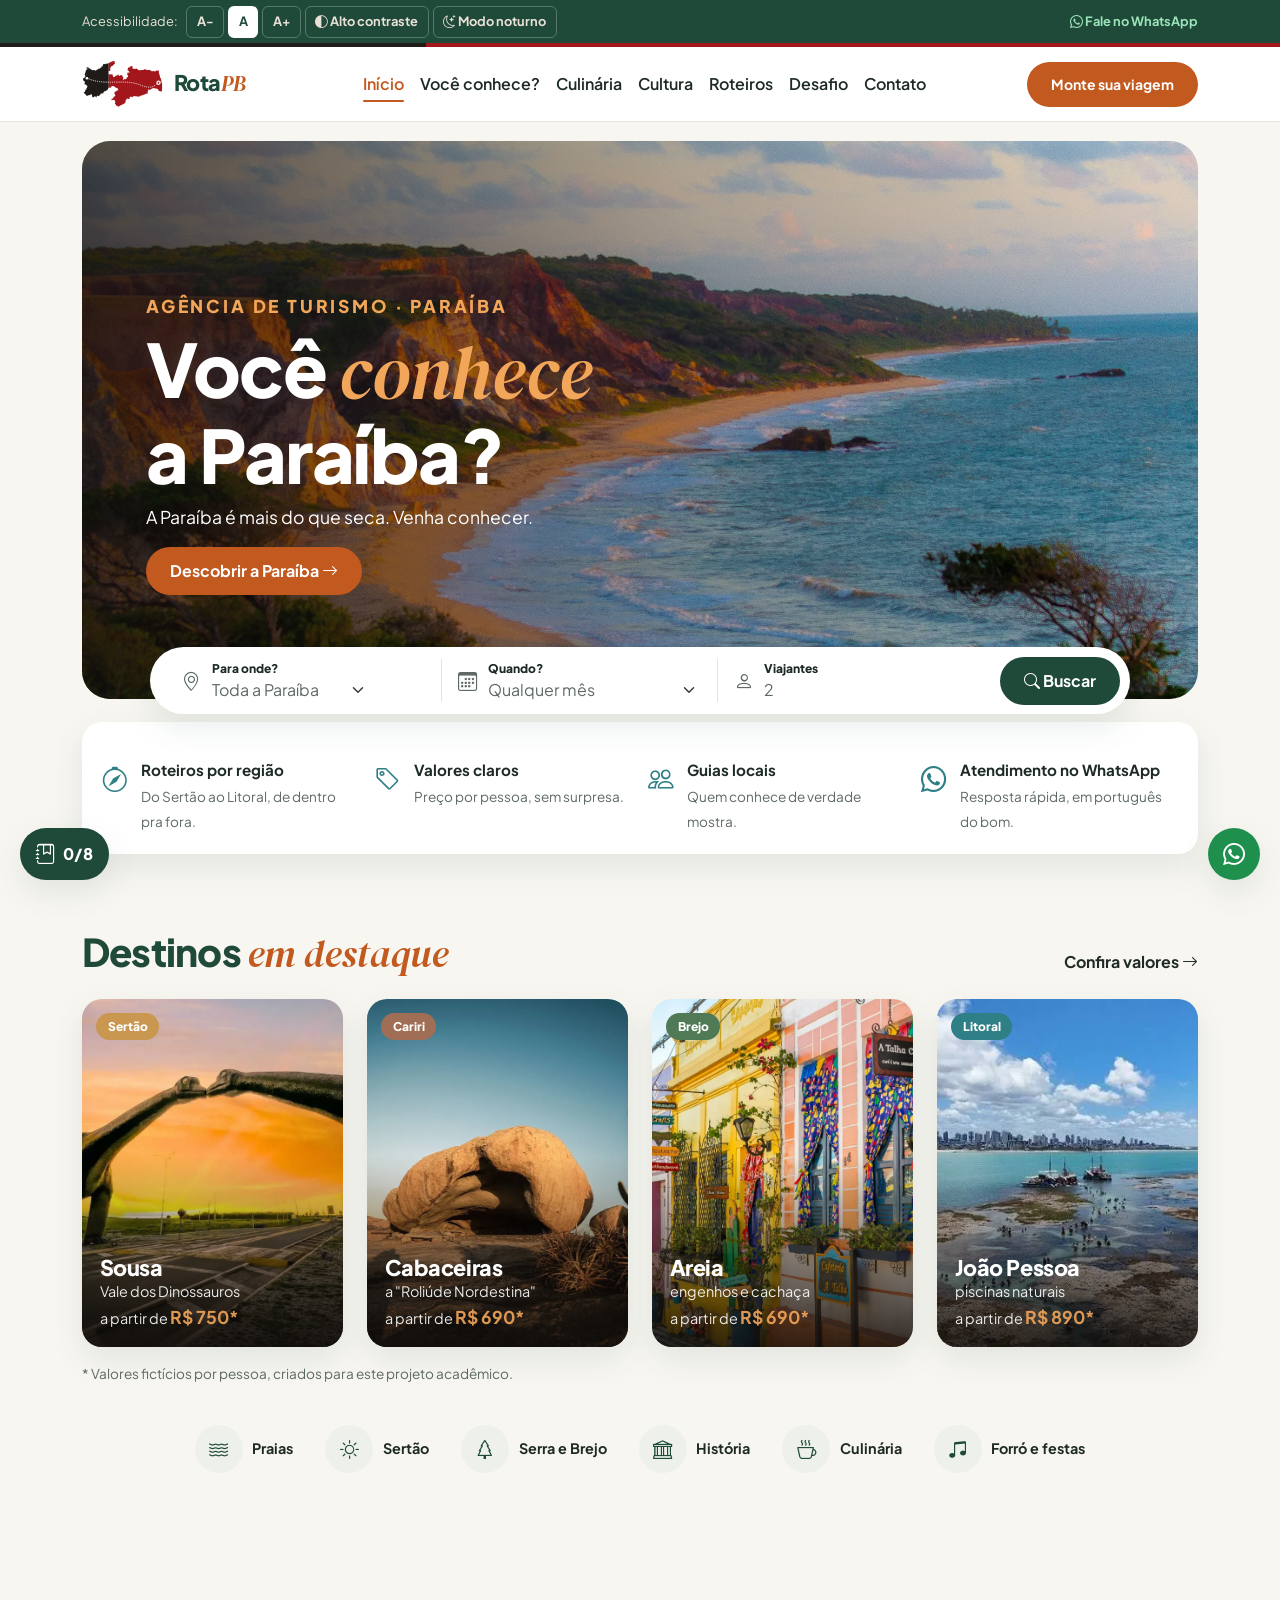
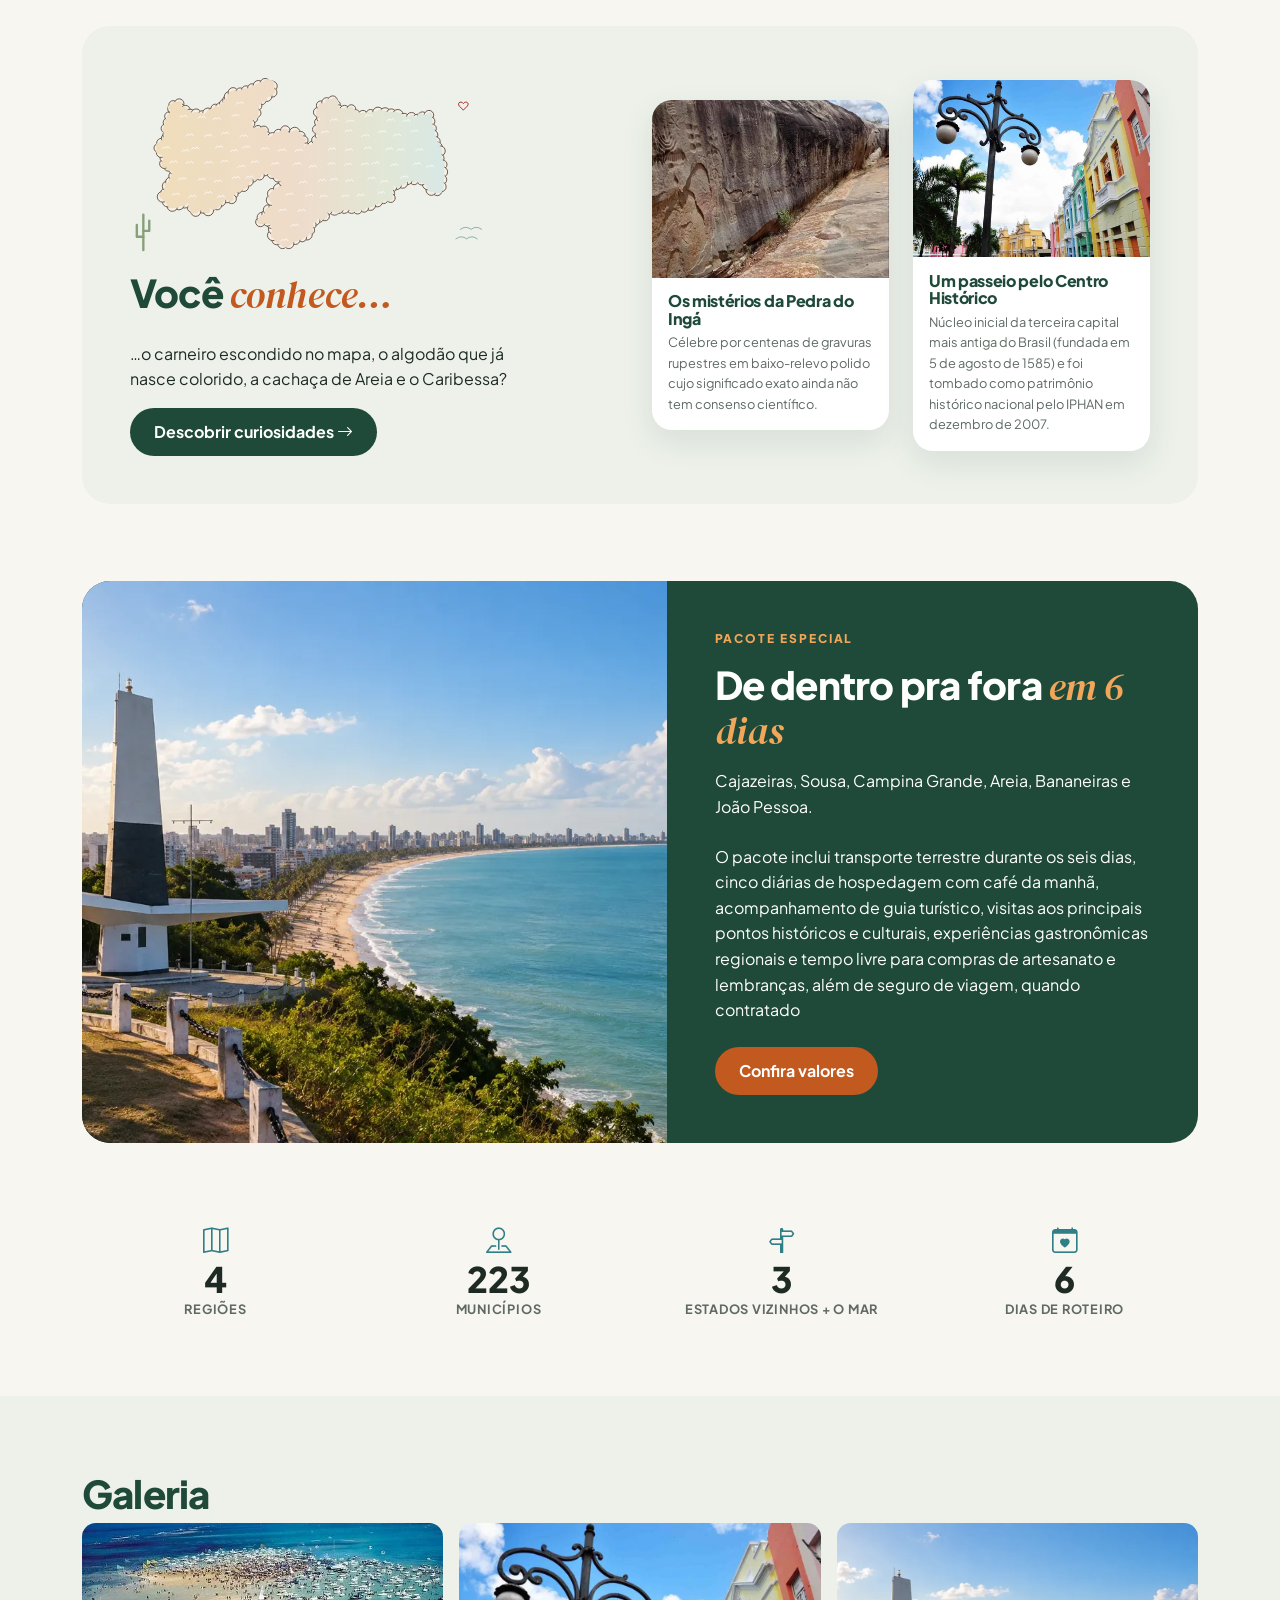
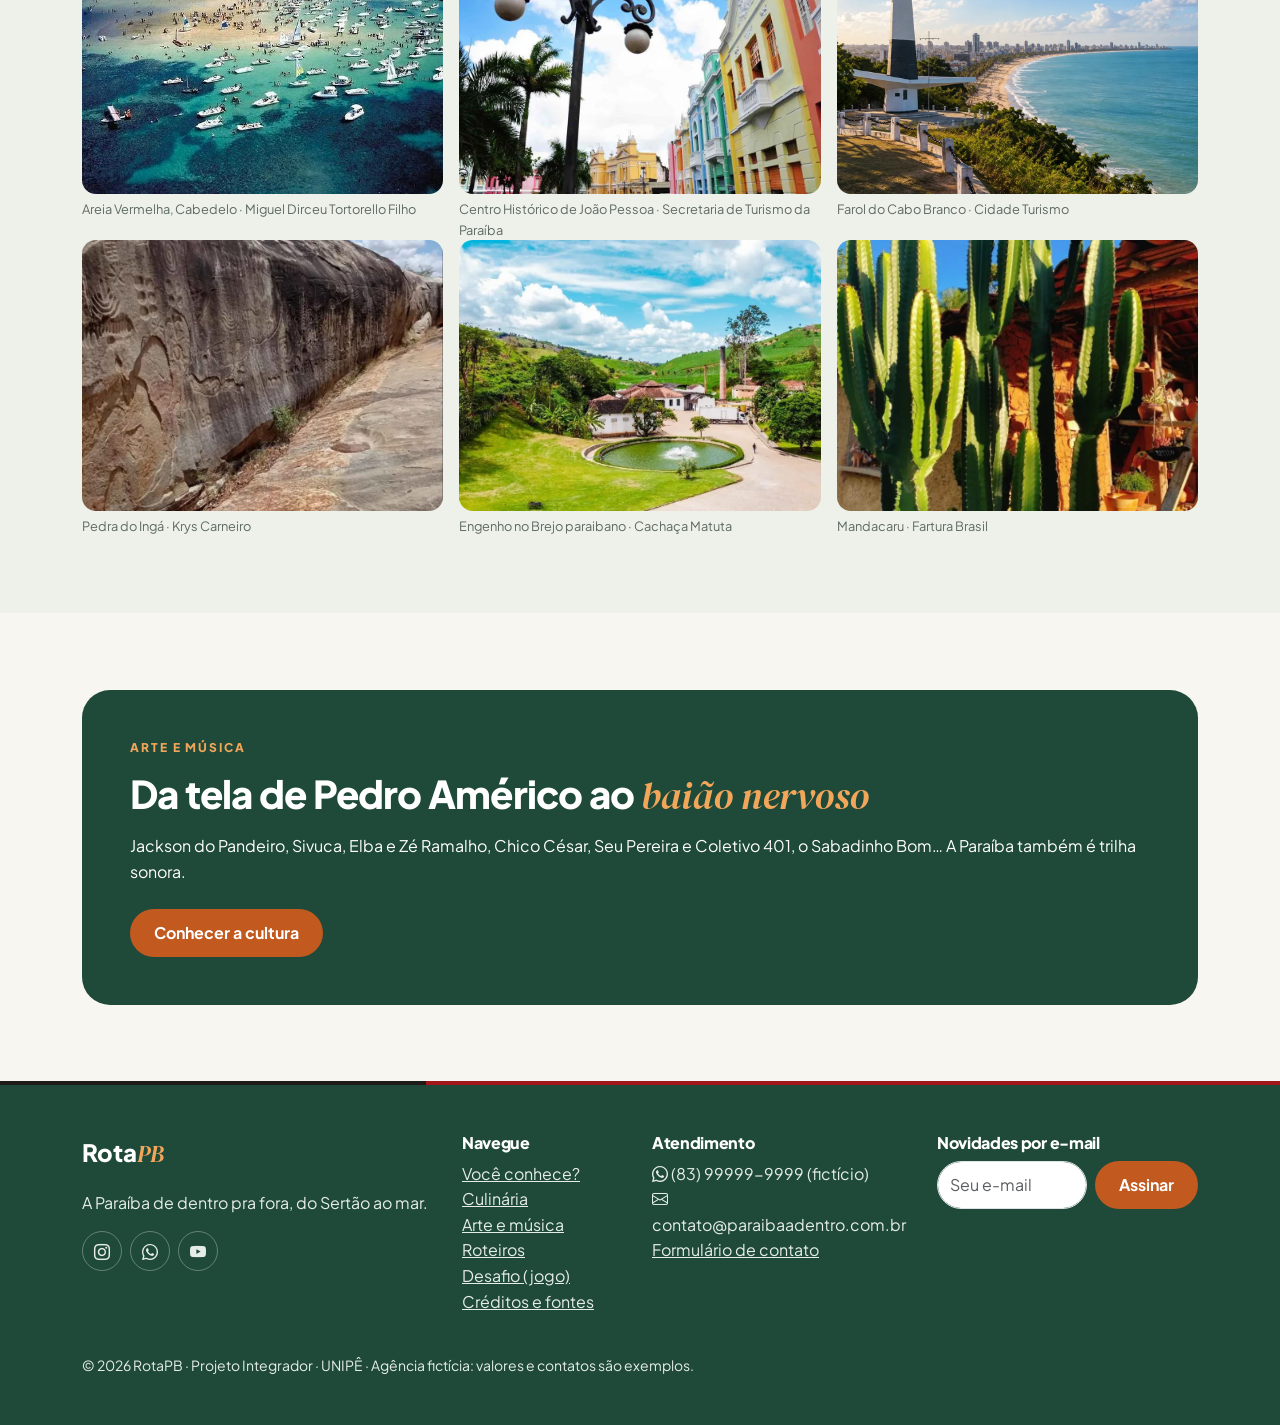
==== commit b93073a0: "Informações e imagens atualizadas" ====
--- a/ROTA PB/index.html
+++ b/ROTA PB/index.html
@@ -19,6 +19,21 @@
   <!-- ETAPA 13 (acessibilidade): link para pular direto ao conteúdo -->
   <a class="pular-conteudo" href="#conteudo">Pular para o conteúdo</a>
 
+  <!-- ===================== BARRA DE ACESSIBILIDADE (ETAPA 13 + ETAPA 11) ===================== -->
+  <div class="barra-acess">
+    <div class="container d-flex flex-wrap align-items-center justify-content-between gap-2">
+      <div class="d-flex flex-wrap align-items-center gap-1" role="group" aria-label="Acessibilidade">
+        <span class="me-1 rotulo">Acessibilidade:</span>
+        <button type="button" class="btn-acess" id="fonteMenor" aria-label="Diminuir texto">A-</button>
+        <button type="button" class="btn-acess" id="fonteNormal" aria-label="Tamanho normal do texto">A</button>
+        <button type="button" class="btn-acess" id="fonteMaior" aria-label="Aumentar texto">A+</button>
+        <button type="button" class="btn-acess" id="altoContraste" aria-pressed="false" aria-label="Alto contraste"><i class="bi bi-circle-half" aria-hidden="true"></i><span class="rotulo"> Alto contraste</span></button>
+        <button type="button" class="btn-acess" id="botaoTema" aria-pressed="false" aria-label="Modo noturno"><i class="bi bi-moon-stars" aria-hidden="true"></i><span class="rotulo"> Modo noturno</span></button>
+      </div>
+      <a class="link-whats-topo" href="https://wa.me/5583999999999?text=Ol%C3%A1!%20Quero%20conhecer%20a%20Para%C3%ADba" target="_blank" rel="noopener"><i class="bi bi-whatsapp" aria-hidden="true"></i> Fale no WhatsApp</a>
+    </div>
+  </div>
+
   <!-- ===================== CABEÇALHO (ETAPA 6: header + nav | ETAPA 12: navbar) ===================== -->
   <header class="topo">
     <div class="faixa-bandeira" aria-hidden="true"></div>
@@ -59,7 +74,7 @@
           <div class="hero-texto">
             <p class="sobretitulo claro">Agência de turismo · Paraíba</p>
             <h1 id="tituloHero">Você <em>conhece</em><br>a Paraíba?</h1>
-            <p>TODO: frase curta. Ex.: A Paraíba é mais do que seca. Venha conhecer de dentro pra fora.</p>
+            <p>A Paraíba é mais do que seca. Venha conhecer.</p>
             <a class="btn btn-pb" href="pages/conhece.html">Descobrir a Paraíba <i class="bi bi-arrow-right" aria-hidden="true"></i></a>
           </div>
         </div>
@@ -105,7 +120,7 @@
       <div class="container">
         <div class="d-flex flex-wrap justify-content-between align-items-end gap-2 mb-4">
           <h2 id="tituloDestinos" class="titulo-secao mb-0">Destinos <em>em destaque</em></h2>
-          <a class="link-seta" href="pages/roteiros.html">Confira roteiros</a>
+          <button type="button" class="link-seta" data-bs-toggle="modal" data-bs-target="#modalValores">Confira valores <i class="bi bi-arrow-right" aria-hidden="true"></i></button>
         </div>
         <div class="row g-4">
           <div class="col-12 col-sm-6 col-lg-3">
@@ -179,19 +194,19 @@
             <div class="col-12 col-lg-5">
               <img class="carneirinho" src="images/carneirinho-paraiba.svg" alt="O mapa da Paraíba desenhado como um carneirinho de lã">
               <h2 id="tituloConhece" class="titulo-secao">Você <em>conhece…</em></h2>
-              <p>…o carneiro escondido no mapa, o algodão que já nasce colorido, a cachaça de Areia e o Caribessa? TODO: completar.</p>
+              <p>…o carneiro escondido no mapa, o algodão que já nasce colorido, a cachaça de Areia e o Caribessa?</p>
               <a class="btn btn-escuro" href="pages/conhece.html">Descobrir curiosidades <i class="bi bi-arrow-right" aria-hidden="true"></i></a>
             </div>
             <div class="col-12 col-md-6 col-lg-3 offset-lg-1">
               <article class="card-historia">
                 <img src="images/fotos/pedra-do-inga.webp" alt="Inscrições rupestres na Pedra do Ingá" loading="lazy">
-                <h3>Os mistérios da Pedra do Ingá</h3><p>TODO · 4 min de leitura</p>
+                <h3>Os mistérios da Pedra do Ingá</h3><p>Célebre por centenas de gravuras rupestres em baixo-relevo polido cujo significado exato ainda não tem consenso científico.</p>
               </article>
             </div>
             <div class="col-12 col-md-6 col-lg-3">
               <article class="card-historia">
                 <img src="images/fotos/centro-historico-jp.webp" alt="Casarões coloridos no Centro Histórico de João Pessoa" loading="lazy">
-                <h3>Um passeio pelo Centro Histórico</h3><p>TODO · 5 min de leitura</p>
+                <h3>Um passeio pelo Centro Histórico</h3><p>Núcleo inicial da terceira capital mais antiga do Brasil (fundada em 5 de agosto de 1585) e foi tombado como patrimônio histórico nacional pelo IPHAN em dezembro de 2007.</p>
               </article>
             </div>
           </div>
@@ -207,8 +222,9 @@
           <div class="oferta-texto">
             <p class="sobretitulo claro">Pacote especial</p>
             <h2 id="tituloOferta">De dentro pra fora <em>em 6 dias</em></h2>
-            <p>Cajazeiras, Sousa, Campina Grande, Areia, Bananeiras e João Pessoa. TODO: o que está incluso.</p>
-            <a class="btn btn-pb" href="pages/roteiros.html">Ver roteiros</a>
+            <p>Cajazeiras, Sousa, Campina Grande, Areia, Bananeiras e João Pessoa.</p>
+            <p>O pacote inclui transporte terrestre durante os seis dias, cinco diárias de hospedagem com café da manhã, acompanhamento de guia turístico, visitas aos principais pontos históricos e culturais, experiências gastronômicas regionais e tempo livre para compras de artesanato e lembranças, além de seguro de viagem, quando contratado</p>
+            <button type="button" class="btn btn-pb" data-bs-toggle="modal" data-bs-target="#modalValores">Confira valores</button>
           </div>
         </div>
       </div>
@@ -231,12 +247,12 @@
       <div class="container">
         <h2 id="tituloGaleria" class="titulo-secao">Galeria</h2>
         <div class="row g-3">
-          <figure class="col-6 col-md-4 m-0"><img class="foto " src="images/fotos/areia-vermelha.webp" alt="Areia Vermelha, Cabedelo" loading="lazy"><figcaption>Areia Vermelha, Cabedelo · TODO: crédito da foto</figcaption></figure>
-          <figure class="col-6 col-md-4 m-0"><img class="foto " src="images/fotos/centro-historico-jp.webp" alt="Centro Histórico de João Pessoa" loading="lazy"><figcaption>Centro Histórico de João Pessoa · TODO: crédito da foto</figcaption></figure>
-          <figure class="col-6 col-md-4 m-0"><img class="foto " src="images/fotos/farol-cabo-branco.webp" alt="Farol do Cabo Branco" loading="lazy"><figcaption>Farol do Cabo Branco · TODO: crédito da foto</figcaption></figure>
-          <figure class="col-6 col-md-4 m-0"><img class="foto " src="images/fotos/pedra-do-inga.webp" alt="Pedra do Ingá" loading="lazy"><figcaption>Pedra do Ingá · TODO: crédito da foto</figcaption></figure>
-          <figure class="col-6 col-md-4 m-0"><img class="foto " src="images/fotos/engenho-brejo.webp" alt="Engenho no Brejo paraibano" loading="lazy"><figcaption>Engenho no Brejo paraibano · TODO: crédito da foto</figcaption></figure>
-          <figure class="col-6 col-md-4 m-0"><img class="foto " src="images/fotos/mandacaru.webp" alt="Mandacaru" loading="lazy"><figcaption>Mandacaru · TODO: crédito da foto</figcaption></figure>
+          <figure class="col-6 col-md-4 m-0"><img class="foto " src="images/fotos/areia-vermelha.webp" alt="Areia Vermelha, Cabedelo" loading="lazy"><figcaption>Areia Vermelha, Cabedelo · Miguel Dirceu Tortorello Filho</figcaption></figure>
+          <figure class="col-6 col-md-4 m-0"><img class="foto " src="images/fotos/centro-historico-jp.webp" alt="Centro Histórico de João Pessoa" loading="lazy"><figcaption>Centro Histórico de João Pessoa · Secretaria de Turismo da Paraíba</figcaption></figure>
+          <figure class="col-6 col-md-4 m-0"><img class="foto " src="images/fotos/farol-cabo-branco.webp" alt="Farol do Cabo Branco" loading="lazy"><figcaption>Farol do Cabo Branco · Cidade Turismo</figcaption></figure>
+          <figure class="col-6 col-md-4 m-0"><img class="foto " src="images/fotos/pedra-do-inga.webp" alt="Pedra do Ingá" loading="lazy"><figcaption>Pedra do Ingá · Krys Carneiro</figcaption></figure>
+          <figure class="col-6 col-md-4 m-0"><img class="foto " src="images/fotos/engenho-brejo.webp" alt="Engenho no Brejo paraibano" loading="lazy"><figcaption>Engenho no Brejo paraibano · Cachaça Matuta</figcaption></figure>
+          <figure class="col-6 col-md-4 m-0"><img class="foto " src="images/fotos/mandacaru.webp" alt="Mandacaru" loading="lazy"><figcaption>Mandacaru · Fartura Brasil</figcaption></figure>
         </div>
       </div>
     </section>
@@ -255,6 +271,36 @@
       </div>
     </section>
   </main>
+
+  <!-- ===================== MODAL "CONFIRA VALORES" (Bootstrap: abre sem JS nosso) ===================== -->
+  <div class="modal fade" id="modalValores" tabindex="-1" aria-labelledby="tituloValores" aria-hidden="true">
+    <div class="modal-dialog modal-dialog-centered modal-lg">
+      <div class="modal-content">
+        <div class="modal-header">
+          <h2 class="modal-title h4" id="tituloValores">Confira valores</h2>
+          <button type="button" class="btn-close" data-bs-dismiss="modal" aria-label="Fechar"></button>
+        </div>
+        <div class="modal-body">
+          <div class="table-responsive">
+            <table class="table align-middle">
+              <thead><tr><th scope="col">Pacote</th><th scope="col">Cidades</th><th scope="col">Duração</th><th scope="col" class="text-end">Por pessoa</th></tr></thead>
+              <tbody>
+                <tr><th scope="row">Litoral</th><td>João Pessoa, Picãozinho e Areia Vermelha</td><td>3 dias</td><td class="text-end">R$ 890</td></tr>
+                <tr><th scope="row">Brejo</th><td>Areia e Bananeiras, com rota dos engenhos</td><td>2 dias</td><td class="text-end">R$ 690</td></tr>
+                <tr><th scope="row">Cariri e Sertão</th><td>Cabaceiras, Sousa e Cajazeiras</td><td>3 dias</td><td class="text-end">R$ 980</td></tr>
+                <tr><th scope="row">Travessia completa</th><td>Do Sertão ao mar, 6 cidades</td><td>6 dias</td><td class="text-end">R$ 2.490</td></tr>
+              </tbody>
+            </table>
+          </div>
+          <p class="nota mb-0">Valores fictícios, criados para o projeto acadêmico.</p>
+        </div>
+        <div class="modal-footer">
+          <a class="btn btn-escuro" href="https://wa.me/5583999999999?text=Ol%C3%A1!%20Quero%20conhecer%20a%20Para%C3%ADba" target="_blank" rel="noopener"><i class="bi bi-whatsapp" aria-hidden="true"></i> Tirar dúvidas</a>
+          <a class="btn btn-pb" href="pages/contato.html">Quero reservar</a>
+        </div>
+      </div>
+    </div>
+  </div>
 
   <!-- ===================== RODAPÉ (ETAPA 6: footer) ===================== -->
   <footer class="rodape">
@@ -263,7 +309,7 @@
       <div class="row g-4">
         <section class="col-12 col-lg-4">
           <p class="marca-rodape">Rota<em>PB</em></p>
-          <p>TODO: uma frase sobre a agência (fictícia). Ex.: mostramos a Paraíba de dentro pra fora, do Sertão ao mar.</p>
+          <p>A Paraíba de dentro pra fora, do Sertão ao mar.</p>
           <div class="d-flex gap-2">
             <a class="rede" href="https://instagram.com" target="_blank" rel="noopener" aria-label="Instagram"><i class="bi bi-instagram"></i></a>
             <a class="rede" href="https://wa.me/5583999999999?text=Ol%C3%A1!%20Quero%20conhecer%20a%20Para%C3%ADba" target="_blank" rel="noopener" aria-label="WhatsApp"><i class="bi bi-whatsapp"></i></a>
@@ -302,6 +348,40 @@
     </div>
   </footer>
 
+  <!-- ===================== PASSAPORTE (ETAPA 11: localStorage) ===================== -->
+  <button type="button" class="flutuante passaporte-botao" data-bs-toggle="modal" data-bs-target="#modalPassaporte" aria-label="Abrir meu passaporte">
+    <i class="bi bi-journal-bookmark" aria-hidden="true"></i><span class="js-passaporte-contagem">0/8</span>
+  </button>
+  <div class="modal fade" id="modalPassaporte" tabindex="-1" aria-labelledby="tituloPassaporte" aria-hidden="true">
+    <div class="modal-dialog modal-dialog-centered modal-lg">
+      <div class="modal-content passaporte">
+        <div class="modal-header">
+          <h2 class="modal-title h4" id="tituloPassaporte">Meu passaporte paraibano</h2>
+          <button type="button" class="btn-close" data-bs-dismiss="modal" aria-label="Fechar"></button>
+        </div>
+        <div class="modal-body">
+          <p class="mb-2">Ganhe carimbos explorando o site e vencendo as salas do <a href="pages/desafio.html">Desafio</a>. Os carimbos ficam salvos neste navegador.</p>
+          <div class="progress passaporte-progresso" role="progressbar" aria-label="Carimbos conquistados" aria-valuemin="0" aria-valuemax="8" aria-valuenow="0">
+            <div class="progress-bar" id="barraPassaporte" style="width: 0%"></div>
+          </div>
+          <ul class="grade-carimbos" id="gradeCarimbos" aria-label="Carimbos"></ul>
+          <div id="passaporteCompleto" class="alert alert-success mt-3" hidden>
+            <strong>Passaporte completo!</strong> Você ganhou <strong>10% de desconto</strong> em qualquer roteiro. Use o cupom <code class="cupom">ROTAPB10</code> ao <a href="pages/contato.html">montar sua viagem</a>.
+          </div>
+        </div>
+        <div class="modal-footer justify-content-between">
+          <button type="button" class="btn btn-link text-decoration-none" id="zerarPassaporte">Zerar carimbos</button>
+          <a class="btn btn-pb" href="pages/desafio.html">Ir para o Desafio</a>
+        </div>
+      </div>
+    </div>
+  </div>
+
+  <!-- Botões flutuantes: WhatsApp e voltar ao topo (ETAPA 11) -->
+  <a class="flutuante whatsapp" href="https://wa.me/5583999999999?text=Ol%C3%A1!%20Quero%20conhecer%20a%20Para%C3%ADba" target="_blank" rel="noopener" aria-label="Falar no WhatsApp"><i class="bi bi-whatsapp" aria-hidden="true"></i></a>
+  <button id="voltarTopo" class="flutuante voltar-topo" type="button" aria-label="Voltar ao topo"><i class="bi bi-arrow-up" aria-hidden="true"></i></button>
+
   <script src="assets/bootstrap/bootstrap.bundle.min.js"></script>
+  <script src="js/script.js"></script>
 </body>
 </html>
--- a/ROTA PB/css/style.css
+++ b/ROTA PB/css/style.css
@@ -1,148 +1,425 @@
-/* RotaPB - CSS simplificado | primeira versão */
+/* ==========================================================================
+   PARAÍBA ADENTRO · style.css
+   ETAPA 7: identidade visual própria (cores, tipografia, espaçamentos, hierarquia)
+   Trabalhar com: Flexbox, CSS Grid, pseudo-classes e animações simples.
+
+    1. Variáveis              7. Você conhece / oferta / números
+    2. Base e botões          8. Páginas internas (abas, cartas, filtros, rota, culinária, formulário)
+    3. Barra de acessibilidade 9. Rodapé e botões flutuantes
+    4. Cabeçalho              10. Modo noturno e alto contraste
+    5. Hero e busca           11. Responsividade (ETAPA 8)
+    6. Vantagens, destinos e categorias
+   ========================================================================== */
+
+/* ---------- 1. VARIÁVEIS ----------
+   Paleta sóbria, tirada das fotos (areia, pedra, mata, mar).
+   A bandeira (vermelho + preto) aparece só como detalhe. */
 :root {
-  --verde: #1F4A3A;
-  --laranja: #C2591F;
-  --fundo: #F8F6F1;
-  --claro: #EDF1EA;
-  --texto: #1E2B25;
-  --cinza: #5E6A63;
-}
-
-/* Estilos gerais */
-body { margin: 0; background: var(--fundo); color: var(--texto); font-family: 'Plus Jakarta Sans', Arial, sans-serif; }
-h1, h2, h3 { color: var(--verde); font-weight: 800; }
-h1 em, h2 em, .marca em, .marca-texto em { font-family: 'DM Serif Display', Georgia, serif; color: var(--laranja); }
-a { color: var(--laranja); }
-a:hover { color: var(--verde); }
-.secao { padding: 55px 0; }
-.secao-clara, .bloco-claro { background: var(--claro); }
-.titulo-secao { font-size: 2rem; margin-bottom: 25px; }
-.sobretitulo { font-size: .8rem; font-weight: bold; text-transform: uppercase; color: var(--laranja); }
-.sobretitulo.claro { color: #F2A65A; }
-.nota { font-size: .85rem; color: var(--cinza); }
-.btn-pb, .btn-escuro { color: white; border: 0; border-radius: 25px; padding: 10px 22px; font-weight: bold; }
-.btn-pb { background: var(--laranja); }
-.btn-escuro { background: var(--verde); }
-.btn-pb:hover, .btn-escuro:hover { background: #1F1B18; color: white; }
-.link-seta { border: 0; background: none; color: var(--verde); font-weight: bold; }
-
-/* Cabeçalho e menu */
-.faixa-bandeira { height: 4px; background: linear-gradient(90deg, #1F1B18 33%, #A3161B 33%); }
-.topo { background: white; border-bottom: 1px solid #ddd; }
-.marca { display: flex; align-items: center; gap: 10px; text-decoration: none; }
-.logo-mapa { height: 48px; width: auto; }
+  /* Paleta inspirada nas referências (fundo claro, verde floresta, laranja quente).
+     A bandeira (vermelho + preto) aparece só na faixa fina do topo e no ícone. */
+  --pb-acento: #C2591F;     /* laranja-terracota: botões e destaques (branco sobre ele passa no contraste) */
+  --pb-acento-claro: #F2A65A;
+  --pb-escuro: #1F4A3A;     /* verde floresta: barra de cima, rodapé, faixas, botões escuros */
+  --pb-titulo: #1F4A3A;     /* cor dos títulos (no noturno fica clara) */
+  --pb-vermelho: #A3161B;   /* bandeira */
+  --pb-preto: #1F1B18;      /* bandeira */
+  --pb-fundo: #F8F6F1;
+  --pb-papel: #FFFFFF;
+  --pb-claro: #EDF1EA;      /* blocos verde-acinzentados claros */
+  --pb-tinta: #1E2B25;
+  --pb-suave: #5E6A63;
+  --pb-linha: #E1E5DD;
+
+  --pb-sertao: #C9974F;
+  --pb-borborema: #A06E55;
+  --pb-brejo: #4F7A55;
+  --pb-litoral: #2F7F86;
+
+  --fonte: "Plus Jakarta Sans", "Segoe UI", system-ui, sans-serif;
+  --fonte-destaque: "DM Serif Display", Georgia, serif;
+
+  --raio: 20px;
+  --sombra: 0 12px 32px rgba(31, 74, 58, .10);
+  --espaco-secao: clamp(3rem, 6vw, 5rem);
+  --escala: 100%;
+}
+
+/* ---------- 2. BASE E BOTÕES ---------- */
+html { font-size: var(--escala); }
+body { background: var(--pb-fundo); color: var(--pb-tinta); font-family: var(--fonte); line-height: 1.6; }
+h1, h2, h3 { color: var(--pb-titulo); font-weight: 800; letter-spacing: -0.02em; line-height: 1.1; }
+h1 em, h2 em, .marca em { font-family: var(--fonte-destaque); font-style: italic; font-weight: 400; letter-spacing: 0; }
+a { color: var(--pb-acento); }
+a:hover { color: var(--pb-escuro); }
+:focus-visible { outline: 3px solid var(--pb-sertao); outline-offset: 3px; }
+
+.pular-conteudo { position: absolute; left: 1rem; top: -100px; z-index: 2000; background: var(--pb-sertao); color: var(--pb-preto); padding: .5rem 1rem; font-weight: 800; }
+.pular-conteudo:focus { top: 1rem; }
+
+.sobretitulo { font-size: .75rem; font-weight: 800; letter-spacing: .16em; text-transform: uppercase; color: var(--pb-acento); margin-bottom: .5rem; }
+.sobretitulo.claro { color: var(--pb-acento-claro); }
+.titulo-secao { font-size: clamp(1.7rem, 3.2vw, 2.4rem); margin-bottom: 1.5rem; }
+.titulo-secao em, h1 em { color: var(--pb-acento); }
+.secao { padding-block: var(--espaco-secao); }
+.secao-clara { background: var(--pb-claro); }
+.nota { font-size: .85rem; color: var(--pb-suave); }
+
+.btn-pb { background: var(--pb-acento); color: #fff; border: 0; border-radius: 999px; padding: .75rem 1.5rem; font-weight: 700; }
+.btn-pb:hover { background: #9E4515; color: #fff; }
+.btn-escuro { background: var(--pb-escuro); color: #fff; border: 0; border-radius: 999px; padding: .75rem 1.5rem; font-weight: 700; }
+.btn-escuro:hover { background: var(--pb-preto); color: #fff; }
+.link-seta { background: none; border: 0; padding: 0; font-weight: 700; color: var(--pb-tinta); }
+.link-seta:hover { color: var(--pb-acento); }
+
+/* ---------- 3. BARRA DE ACESSIBILIDADE ---------- */
+.barra-acess { background: var(--pb-escuro); color: #E9E1D6; font-size: .8rem; padding-block: .35rem; }
+.btn-acess {
+  background: transparent; color: #E9E1D6; border: 1px solid rgba(255,255,255,.25); border-radius: 6px;
+  min-height: 32px; padding: .15rem .6rem; font-size: .8rem; font-weight: 700;
+}
+.btn-acess:hover, .btn-acess[aria-pressed="true"] { background: #fff; color: var(--pb-escuro); }
+.link-whats-topo { color: #9BE3B8; font-weight: 700; text-decoration: none; }
+
+/* ---------- 4. CABEÇALHO ---------- */
+.faixa-bandeira { height: 4px; background: linear-gradient(90deg, var(--pb-preto) 0 33.3%, var(--pb-vermelho) 33.3% 100%); }
+.topo { background: var(--pb-papel); position: sticky; top: 0; z-index: 1030; box-shadow: 0 1px 0 var(--pb-linha); }
+.marca { display: flex; align-items: center; gap: .6rem; font-weight: 800; color: var(--pb-escuro); font-size: 1.25rem; }
+.marca em { color: var(--pb-acento); }
+.navbar .nav-link { color: var(--pb-tinta); font-weight: 600; position: relative; }
+.navbar .nav-link:hover, .navbar .nav-link.active { color: var(--pb-acento); }
+/* pseudo-elemento: tracinho embaixo do link ativo */
+.navbar .nav-link.active::after { content: ""; position: absolute; left: .5rem; right: .5rem; bottom: .2rem; height: 2px; background: var(--pb-acento); border-radius: 2px; }
+
+/* ---------- 5. HERO E BUSCA ---------- */
+.hero { padding-top: 1.25rem; }
+.hero-foto { position: relative; border-radius: calc(var(--raio) + 8px); overflow: hidden; min-height: clamp(420px, 62vh, 620px); display: flex; align-items: flex-end; }
+.hero-foto > img { position: absolute; inset: 0; width: 100%; height: 100%; object-fit: cover; }
+.hero-foto::after { content: ""; position: absolute; inset: 0; background: linear-gradient(90deg, rgba(20, 16, 14, .72) 0%, rgba(20, 16, 14, .25) 55%, rgba(20, 16, 14, 0) 100%); }
+.hero-texto { position: relative; z-index: 1; color: #fff; padding: clamp(1.5rem, 5vw, 4rem); padding-bottom: clamp(5rem, 9vw, 6.5rem); max-width: 640px; }
+.hero-texto h1 { font-size: clamp(2.6rem, 6vw, 4.6rem); color: #fff; }
+.hero-texto h1 em { color: var(--pb-acento-claro); }
+.hero-texto p { font-size: 1.1rem; }
+
+.busca {
+  position: relative; z-index: 2; margin: -3.25rem auto 0; max-width: 980px;
+  background: var(--pb-papel); border-radius: 999px; box-shadow: var(--sombra);
+  display: flex; align-items: center; gap: .5rem; padding: .6rem .6rem .6rem 1.5rem;
+}
+.busca-campo { flex: 1; display: flex; align-items: center; gap: .7rem; padding-inline: .5rem; border-right: 1px solid var(--pb-linha); }
+.busca-campo:last-of-type { border-right: 0; }
+.busca-campo > i { font-size: 1.2rem; color: var(--pb-suave); }
+.busca-campo label { display: block; font-size: .75rem; font-weight: 800; }
+.busca-campo .form-select, .busca-campo .form-control { border: 0; padding: 0 1.5rem 0 0; background-color: transparent; color: var(--pb-suave); box-shadow: none; }
+
+/* ---------- 6. VANTAGENS, DESTINOS E CATEGORIAS ---------- */
+.vantagens { background: var(--pb-papel); border-radius: var(--raio); box-shadow: var(--sombra); padding: 1.25rem .75rem; margin-inline: 0; }
+.vantagem { display: flex; gap: .8rem; align-items: flex-start; }
+.vantagem > i { font-size: 1.6rem; color: var(--pb-litoral); }
+.vantagem strong { display: block; font-size: .95rem; }
+.vantagem span { font-size: .85rem; color: var(--pb-suave); }
+
+.card-destino { position: relative; border-radius: var(--raio); overflow: hidden; aspect-ratio: 3 / 4; box-shadow: var(--sombra); }
+.card-destino img { width: 100%; height: 100%; object-fit: cover; transition: transform .5s ease; }
+.card-destino:hover img { transform: scale(1.06); }
+.card-destino::after { content: ""; position: absolute; inset: 0; background: linear-gradient(transparent 45%, rgba(15, 12, 10, .85)); }
+.selo-regiao { position: absolute; top: .9rem; left: .9rem; z-index: 1; background: var(--cor-regiao, var(--pb-preto)); color: #fff; font-size: .75rem; font-weight: 800; padding: .25rem .7rem; border-radius: 999px; }
+.card-destino-texto { position: absolute; left: 1.1rem; right: 1.1rem; bottom: 1rem; z-index: 1; color: #fff; }
+.card-destino-texto h3 { font-size: 1.35rem; margin: 0; color: #fff; }
+.card-destino-texto p { margin: 0; font-size: .9rem; opacity: .9; }
+.card-destino-texto .preco strong { color: var(--pb-acento-claro); font-size: 1.1rem; }
+
+.regiao-sertao { --cor-regiao: var(--pb-sertao); }
+.regiao-borborema { --cor-regiao: var(--pb-borborema); }
+.regiao-brejo { --cor-regiao: var(--pb-brejo); }
+.regiao-litoral { --cor-regiao: var(--pb-litoral); }
+.regiao-mapa { --cor-regiao: var(--pb-vermelho); }
+
+.categorias { display: flex; flex-wrap: wrap; justify-content: center; gap: 1rem 2rem; margin-top: 2.5rem; }
+.chip-cat { display: flex; align-items: center; gap: .6rem; color: var(--pb-tinta); text-decoration: none; font-weight: 700; font-size: .9rem; }
+.chip-icone { width: 48px; height: 48px; border-radius: 50%; display: grid; place-items: center; background: var(--pb-claro); color: var(--pb-escuro); font-size: 1.2rem; transition: background .2s, color .2s; }
+.chip-cat:hover .chip-icone { background: var(--pb-escuro); color: #fff; }
+
+/* fotos e lugares de foto */
+.foto { display: block; width: 100%; max-width: 100%; aspect-ratio: 4 / 3; object-fit: cover; }
+figure .foto { border-radius: 14px; }
+figure figcaption { font-size: .8rem; color: var(--pb-suave); margin-top: .3rem; }
+.foto-placeholder { aspect-ratio: 4 / 3; max-width: 100%; display: grid; place-items: center; text-align: center; font-size: .8rem; font-weight: 800; letter-spacing: .06em; color: var(--pb-suave); background: repeating-linear-gradient(135deg, #EAE1D3 0 12px, #F4EEE4 12px 24px); border-radius: 14px; }
+.card { border: 1px solid var(--pb-linha); border-radius: var(--raio); overflow: hidden; background: var(--pb-papel); }
+
+/* ---------- 7. VOCÊ CONHECE / OFERTA / NÚMEROS ---------- */
+.bloco-claro { background: var(--pb-claro); border-radius: calc(var(--raio) + 8px); padding: clamp(1.5rem, 4vw, 3rem); }
+.carneirinho { display: block; width: 100%; max-width: 360px; height: auto; margin-bottom: 1rem; }
+.card-historia { background: var(--pb-papel); border-radius: var(--raio); overflow: hidden; box-shadow: var(--sombra); height: 100%; }
+.card-historia img { width: 100%; aspect-ratio: 4 / 3; object-fit: cover; }
+.card-historia h3 { font-size: 1rem; margin: .9rem 1rem .3rem; }
+.card-historia p { font-size: .8rem; color: var(--pb-suave); margin: 0 1rem 1rem; }
+
+.oferta { display: grid; grid-template-columns: 1.1fr 1fr; border-radius: calc(var(--raio) + 8px); overflow: hidden; background: var(--pb-escuro); color: #fff; }
+.oferta > img { width: 100%; height: 100%; min-height: 280px; object-fit: cover; }
+.oferta-texto { padding: clamp(1.5rem, 4vw, 3rem); display: flex; flex-direction: column; justify-content: center; align-items: flex-start; gap: .5rem; }
+.oferta-texto h2 { font-size: clamp(1.7rem, 3vw, 2.4rem); }
+.oferta-texto h2 { color: #fff; }
+.oferta-texto h2 em { color: var(--pb-acento-claro); }
+.oferta-simples { grid-template-columns: 1fr; text-align: left; }
+
+.numeros > div { display: flex; flex-direction: column; align-items: center; }
+.numeros i { font-size: 1.6rem; color: var(--pb-litoral); }
+.numeros strong { font-size: 2.2rem; font-weight: 800; line-height: 1.1; }
+.numeros span { font-size: .8rem; font-weight: 700; color: var(--pb-suave); text-transform: uppercase; letter-spacing: .06em; }
+.video { border-radius: var(--raio); overflow: hidden; }
+
+/* ---------- 8. PÁGINAS INTERNAS ---------- */
+/* mapa do carneiro (contorno real) */
+.mapa-pb { width: 100%; height: auto; overflow: visible; }
+.mapa-pb .contorno { fill: url(#gradRegioes); stroke: var(--pb-escuro); stroke-width: 3; stroke-linejoin: round; filter: drop-shadow(0 10px 14px rgba(42, 35, 32, .2)); }
+.mapa-pb .pin circle { fill: var(--pb-acento); stroke: #fff; stroke-width: 4; }
+.mapa-pb .pin text { font-family: var(--fonte); font-weight: 700; font-size: 24px; fill: var(--pb-escuro); paint-order: stroke; stroke: #fff; stroke-width: 6px; }
+/* TODO (Pessoa 1): animação simples nos pinos */
+
+/* abas (Pessoa 2) */
+.abas { display: flex; gap: .35rem; margin-top: 1.5rem; }
+.aba { border: 0; border-radius: 999px; background: var(--pb-claro); color: var(--pb-titulo); padding: .6rem 1.2rem; font-weight: 800; min-height: 44px; }
+.aba.ativa { background: var(--pb-escuro); color: #fff; }
+.painel { margin-top: 1rem; padding: clamp(1.25rem, 3vw, 2rem); background: var(--pb-papel); border-radius: calc(var(--raio) + 8px); box-shadow: var(--sombra); }
+.mapa-vizinhos { width: 100%; height: auto; }
+.mapa-vizinhos .estado { fill: var(--pb-claro); stroke: var(--pb-escuro); stroke-width: 2.5; }
+.mapa-vizinhos .estado-pb { fill: var(--pb-escuro); }
+.mapa-vizinhos text { font-family: var(--fonte); font-weight: 800; font-size: 30px; text-anchor: middle; fill: var(--pb-escuro); }
+.mapa-vizinhos .rotulo-pb { fill: #fff; }
+.mapa-vizinhos .rotulo-mar { fill: var(--pb-litoral); font-size: 26px; }
+
+/* cartas que viram: animação 3D com rotateY */
+.carta { width: 100%; min-height: 240px; padding: 0; border: 0; background: transparent; perspective: 1000px; text-align: left; color: var(--pb-tinta); }
+.carta-frente, .carta-verso {
+  display: flex; flex-direction: column; gap: .4rem; min-height: 240px; padding: 1.25rem;
+  border-radius: var(--raio); background: var(--pb-papel); box-shadow: var(--sombra);
+  border-top: 8px solid var(--cor-regiao, var(--pb-escuro));
+  backface-visibility: hidden; transition: transform .6s ease;
+}
+.carta-frente strong { font-size: 1.25rem; color: var(--pb-titulo); }
+.carta .dica { font-size: .8rem; color: var(--pb-suave); margin-top: auto; }
+.carta-verso { position: absolute; inset: 0; transform: rotateY(180deg); justify-content: center; }
+.carta { position: relative; }
+.carta.virada .carta-frente { transform: rotateY(180deg); }
+.carta.virada .carta-verso { transform: rotateY(0); }
+.carta:focus-visible { outline-offset: 6px; }
+.pergunta { font-size: .8rem; font-weight: 800; letter-spacing: .1em; text-transform: uppercase; color: var(--pb-acento); }
+
+/* filtros (Pessoa 2 e 3) */
+.filtros { display: flex; flex-wrap: wrap; gap: .5rem; }
+.filtro { min-height: 44px; padding: .45rem 1.1rem; border-radius: 999px; border: 1px solid var(--pb-linha); background: var(--pb-papel); font-weight: 700; color: var(--pb-tinta); }
+.filtro:hover { border-color: var(--pb-escuro); }
+.filtro.ativo { background: var(--pb-escuro); border-color: var(--pb-escuro); color: #fff; }
+
+/* culinária (Pessoa 2) */
+.atalhos { display: flex; flex-wrap: wrap; gap: .5rem; margin-top: 1rem; }
+.atalhos a { padding: .4rem 1rem; border-radius: 999px; background: var(--pb-claro); color: var(--pb-tinta); text-decoration: none; font-weight: 700; font-size: .9rem; }
+.atalhos a:hover { background: var(--pb-escuro); color: #fff; }
+.card-prato { background: var(--pb-papel); border-radius: var(--raio); padding: 1.25rem; height: 100%; box-shadow: var(--sombra); }
+.card-prato h3 { font-size: 1.15rem; margin: .6rem 0 .3rem; }
+.card-prato p { margin: 0; color: var(--pb-suave); font-size: .95rem; }
+.tag-cat { display: inline-block; font-size: .72rem; font-weight: 800; letter-spacing: .06em; text-transform: uppercase; padding: .2rem .6rem; border-radius: 999px; background: var(--pb-claro); color: var(--pb-tinta); }
+.cat-pratos { background: #F1E3CC; }
+.cat-mar { background: #D9EAE8; }
+.cat-doces { background: #F2DDD6; }
+.cat-drink { background: #E6DFF0; }
+.card-restaurante .foto, .card-restaurante .foto-placeholder { border-radius: 0; }
+
+/* roteiros (Pessoa 3) */
+.card-regiao { border-top: 6px solid var(--cor-regiao, var(--pb-preto)); }
+.painel-rota { position: sticky; top: 100px; background: var(--pb-escuro); color: #fff; padding: 1.5rem; border-radius: var(--raio); }
+.painel-rota ol { border-left: 4px solid var(--pb-sertao); padding-left: 1.5rem; }
+.painel-rota .vazio { color: #b8c9c5; list-style: none; margin-left: -1.5rem; }
+
+/* formulário (Pessoa 3) — TODO: estilizar o retorno de sucesso/erro */
+.formulario { background: var(--pb-papel); border-radius: var(--raio); box-shadow: var(--sombra); padding: clamp(1.25rem, 3vw, 2rem); }
+.form-label { font-weight: 700; }
+.mapa-embed { border-radius: var(--raio); overflow: hidden; }
+
+/* ---------- 9. RODAPÉ E BOTÕES FLUTUANTES ---------- */
+.rodape { background: var(--pb-escuro); color: #E6EDE8; }
+.rodape a { color: #E6EDE8; }
+.rodape h2 { color: #fff; font-weight: 800; }
+.marca-rodape { font-size: 1.5rem; font-weight: 800; color: #fff; }
+.marca-rodape em { font-family: var(--fonte-destaque); font-weight: 400; color: var(--pb-acento-claro); }
+.rede { width: 40px; height: 40px; border-radius: 50%; display: grid; place-items: center; border: 1px solid rgba(255,255,255,.3); text-decoration: none; }
+.rede:hover { background: #E9E1D6; color: var(--pb-preto); }
+.assinatura { display: flex; gap: .5rem; }
+.assinatura .form-control { border-radius: 999px; }
+
+.flutuante { position: fixed; right: 1.25rem; z-index: 1040; width: 52px; height: 52px; border-radius: 50%; border: 0; display: grid; place-items: center; font-size: 1.4rem; box-shadow: var(--sombra); }
+.whatsapp { bottom: 1.25rem; background: #1F8F4E; color: #fff; text-decoration: none; }   /* verde escuro: contraste com o ícone branco */
+.whatsapp:hover { background: #167340; color: #fff; }
+.voltar-topo { bottom: 5.25rem; background: var(--pb-escuro); color: #fff; opacity: 0; visibility: hidden; transition: opacity .3s ease; }
+.voltar-topo.visivel { opacity: 1; visibility: visible; }
+
+/* ---------- 10. MODO NOTURNO E ALTO CONTRASTE ----------
+   O JS coloca data-tema="escuro" ou data-contraste="alto" no <html>.
+   Aqui só trocamos as variáveis. TODO: ajustar até ficar bom. */
+:root[data-tema="escuro"] {
+  --pb-fundo: #151311; --pb-papel: #1F1C19; --pb-claro: #26221E;
+  --pb-tinta: #F1EAE0; --pb-suave: #C4B8AC; --pb-linha: #3A332D;
+  --pb-titulo: #F6F1E8; --pb-acento: #E8853F; --pb-acento-claro: #F2A65A;
+  --sombra: 0 12px 32px rgba(0, 0, 0, .35);
+}
+:root[data-tema="escuro"] .tag-cat { color: #1E2B25; }            /* etiquetas têm fundo claro: texto fixo escuro */
+:root[data-tema="escuro"] .vantagens, :root[data-tema="escuro"] .busca { background: var(--pb-papel); }
+:root[data-tema="escuro"] .busca-campo .form-select, :root[data-tema="escuro"] .busca-campo .form-control { color: var(--pb-tinta); }
+:root[data-tema="escuro"] .form-control, :root[data-tema="escuro"] .form-select { background-color: #26221E; color: var(--pb-tinta); border-color: var(--pb-linha); }
+:root[data-tema="escuro"] .modal-content, :root[data-tema="escuro"] .card { background: var(--pb-papel); color: var(--pb-tinta); }
+:root[data-tema="escuro"] .btn-close { filter: invert(1); }
+:root[data-tema="escuro"] .certificado { background: #fff; color: #1E2B25; }
+:root[data-tema="escuro"] .mapa-pb .pin text { fill: var(--pb-tinta); stroke: var(--pb-fundo); }
+:root[data-tema="escuro"] .mapa-pb .contorno { stroke: var(--pb-fundo); }
+:root[data-tema="escuro"] .foto-placeholder { background: repeating-linear-gradient(135deg, #2A2520 0 12px, #332D27 12px 24px); }
+:root[data-tema="escuro"] .mapa-vizinhos text { fill: var(--pb-tinta); }
+:root[data-tema="escuro"] .mapa-vizinhos .estado { stroke: var(--pb-fundo); }
+:root[data-tema="escuro"] .topo { background: #1F1C19; }
+:root[data-tema="escuro"] .navbar-toggler-icon { filter: invert(1); }
+
+:root[data-contraste="alto"] {
+  --pb-fundo: #FFFFFF; --pb-papel: #FFFFFF; --pb-claro: #FFFFFF;
+  --pb-tinta: #000000; --pb-suave: #000000; --pb-linha: #000000;
+  --pb-vermelho: #8A0000; --pb-escuro: #000000; --sombra: none;
+}
+:root[data-contraste="alto"] a { text-decoration: underline; }
+
+@keyframes surgir { from { opacity: 0; transform: translateY(14px); } to { opacity: 1; transform: none; } }
+.hero-texto { animation: surgir .7s ease both; }
+@media (prefers-reduced-motion: reduce) { * { animation: none !important; transition: none !important; } }
+
+/* ---------- 11. RESPONSIVIDADE (ETAPA 8) ----------
+   Testar em 1920, 1366, 768, 425 e 375 px. */
+@media (max-width: 991.98px) {
+  .navbar-nav { padding-block: .5rem; }
+  .navbar .nav-link.active::after { display: none; }
+  .busca { flex-wrap: wrap; border-radius: var(--raio); padding: 1rem; margin-top: -2.5rem; }
+  .busca-campo { flex: 1 1 45%; border-right: 0; padding-block: .3rem; }
+  .busca .btn { flex: 1 1 100%; }
+  .oferta { grid-template-columns: 1fr; }
+  .painel-rota { position: static; }
+}
+@media (max-width: 575.98px) {
+  .busca-campo { flex: 1 1 100%; }
+  .barra-acess .rotulo, .barra-acess .link-whats-topo { display: none; }   /* no celular: só ícones; o WhatsApp já tem botão flutuante */
+  .barra-acess { padding-block: .25rem; }
+  .btn-acess { min-width: 36px; }
+  .assinatura { flex-direction: column; }
+  .mapa-pb .pin text { font-size: 34px; }
+}
+
+.rodape li { overflow-wrap: anywhere; }
+
+/* cultura: cards de artistas (sem fotos de pessoas: monograma no lugar) */
+.card-pessoa { background: var(--pb-papel); border-radius: var(--raio); box-shadow: var(--sombra); padding: 1.5rem; height: 100%; }
+.card-pessoa h3 { font-size: 1.25rem; margin: .8rem 0 .2rem; }
+.card-pessoa .dados { font-size: .8rem; font-weight: 700; color: var(--pb-acento); text-transform: uppercase; letter-spacing: .05em; margin-bottom: .6rem; }
+.card-pessoa p { color: var(--pb-suave); }
+.card-pessoa.compacto h3 { font-size: 1.05rem; }
+.monograma {
+  width: 56px; height: 56px; border-radius: 50%; display: grid; place-items: center;
+  background: var(--pb-claro); color: var(--pb-escuro); font-family: var(--fonte-destaque); font-style: italic; font-size: 1.4rem;
+}
+
+/* cultura: chapéu, player e cordel */
+.chapeu { width: 100%; max-width: 380px; height: auto; }
+.foto-alta { aspect-ratio: 3 / 4; }
+.player { display: grid; grid-template-columns: 1fr 1.3fr; gap: 1.5rem; background: var(--pb-escuro); color: #fff; border-radius: calc(var(--raio) + 8px); padding: clamp(1.25rem, 3vw, 2rem); }
+.player > * { min-width: 0; }
+.player h2 { font-size: clamp(1.7rem, 3vw, 2.2rem); }
+.player h2 { color: #fff; }
+.player h2 em { color: var(--pb-acento-claro); }
+.player-botoes { display: flex; flex-direction: column; gap: .5rem; margin-top: 1rem; }
+.faixa { text-align: left; min-height: 44px; padding: .55rem 1rem; border-radius: 12px; border: 1px solid rgba(255, 255, 255, .25); background: transparent; color: #fff; font-weight: 700; }
+.faixa:hover { background: rgba(255, 255, 255, .1); }
+.faixa.ativa { background: var(--pb-acento); color: #fff; border-color: var(--pb-acento); }
+.player-tela iframe { display: block; border: 0; border-radius: 14px; background: rgba(255, 255, 255, .08); }
+@media (max-width: 991.98px) { .player { grid-template-columns: 1fr; } }
+
+/* lista das regiões (página Você conhece?) */
+.lista-regioes { list-style: none; padding: 0; margin: 1.25rem 0 0; display: grid; gap: .6rem; }
+.lista-regioes li { display: flex; gap: .8rem; align-items: center; padding: .7rem 1rem; border-radius: 14px; background: var(--pb-claro); }
+.lista-regioes .ponto { width: 14px; height: 14px; border-radius: 50%; background: var(--cor-regiao); flex: 0 0 auto; }
+.lista-regioes strong { display: block; color: var(--pb-titulo); }
+.lista-regioes span { font-size: .85rem; color: var(--pb-suave); }
+.secao-clara { background: var(--pb-claro); }
+
+/* logo do cabeçalho: só o mapa */
+.logo-mapa { display: block; height: 48px; width: auto; }
 .logo-escuro { display: none; }
-.marca-texto { font-size: 1.35rem; font-weight: 800; color: var(--verde); }
-.navbar .nav-link { color: var(--texto); font-weight: 600; }
-.navbar .nav-link:hover, .navbar .nav-link.active { color: var(--laranja); }
-.pular-conteudo { position: absolute; top: -100px; left: 10px; background: white; padding: 8px; }
-.pular-conteudo:focus { top: 10px; }
-
-/* Banner principal */
-.hero { padding-top: 20px; }
-.hero-foto { position: relative; min-height: 460px; border-radius: 18px; overflow: hidden; display: flex; align-items: center; }
-.hero-foto > img { position: absolute; width: 100%; height: 100%; object-fit: cover; }
-.hero-foto::after { content: ''; position: absolute; inset: 0; background: linear-gradient(90deg, rgba(0,0,0,.75), rgba(0,0,0,.1)); }
-.hero-texto { position: relative; z-index: 1; padding: 45px; max-width: 650px; color: white; }
-.hero-texto h1 { color: white; font-size: 3.5rem; }
-.hero-texto h1 em { color: #F2A65A; }
-.hero-texto p { font-size: 1.1rem; }
-
-/* Busca de roteiros */
-.busca { display: flex; gap: 15px; align-items: center; background: white; border-radius: 16px; padding: 20px; margin: 20px auto 0; box-shadow: 0 3px 12px #00000015; }
-.busca-campo { display: flex; flex: 1; align-items: center; gap: 10px; }
-.busca-campo i { color: var(--verde); font-size: 1.3rem; }
-.busca-campo label { display: block; font-size: .8rem; font-weight: bold; }
-.busca-campo .form-control, .busca-campo .form-select { min-width: 0; }
-
-/* Vantagens e destinos */
-.vantagens { background: white; padding: 20px 10px; border-radius: 15px; }
-.vantagem { display: flex; gap: 12px; align-items: flex-start; }
-.vantagem i { font-size: 1.6rem; color: #2F7F86; }
-.vantagem strong, .vantagem span { display: block; }
-.vantagem span { font-size: .85rem; color: var(--cinza); }
-.card-destino { position: relative; height: 340px; border-radius: 15px; overflow: hidden; }
-.card-destino img { width: 100%; height: 100%; object-fit: cover; }
-.card-destino::after { content: ''; position: absolute; inset: 0; background: linear-gradient(transparent 40%, rgba(0,0,0,.85)); pointer-events: none; }
-.selo-regiao { position: absolute; z-index: 1; top: 12px; left: 12px; background: var(--verde); color: white; padding: 5px 12px; border-radius: 15px; font-size: .8rem; }
-.card-destino-texto { position: absolute; z-index: 1; bottom: 15px; left: 18px; right: 18px; color: white; }
-.card-destino-texto h3 { color: white; margin: 0; }
-.card-destino-texto p { margin: 0; }
-.card-destino-texto .preco strong { color: #F2A65A; }
-.categorias { display: flex; flex-wrap: wrap; gap: 18px; justify-content: center; margin-top: 30px; }
-.chip-cat { display: flex; align-items: center; gap: 8px; text-decoration: none; font-weight: bold; color: var(--texto); }
-.chip-icone { background: var(--claro); border-radius: 50%; width: 42px; height: 42px; display: grid; place-items: center; color: var(--verde); }
-
-/* Curiosidades, ofertas e galeria */
-.bloco-claro { padding: 30px; border-radius: 18px; }
-.carneirinho { width: 100%; max-width: 350px; margin-bottom: 15px; }
-.card-historia { background: white; border-radius: 15px; overflow: hidden; height: 100%; }
-.card-historia img { width: 100%; aspect-ratio: 4/3; object-fit: cover; }
-.card-historia h3 { font-size: 1rem; margin: 12px; }
-.card-historia p { font-size: .85rem; margin: 12px; color: var(--cinza); }
-.oferta { display: grid; grid-template-columns: 1fr 1fr; background: var(--verde); color: white; border-radius: 18px; overflow: hidden; }
-.oferta > img { width: 100%; height: 100%; min-height: 260px; object-fit: cover; }
-.oferta-texto { padding: 35px; display: flex; flex-direction: column; align-items: flex-start; justify-content: center; }
-.oferta-texto h2 { color: white; }
-.oferta-texto h2 em { color: #F2A65A; }
-.oferta-simples { grid-template-columns: 1fr; }
-.numeros > div { display: flex; flex-direction: column; align-items: center; }
-.numeros i { font-size: 1.6rem; color: #2F7F86; }
-.numeros strong { font-size: 2rem; }
-.numeros span { color: var(--cinza); font-size: .85rem; }
-.foto { display: block; width: 100%; aspect-ratio: 4/3; object-fit: cover; border-radius: 12px; }
-figcaption { margin-top: 5px; color: var(--cinza); font-size: .8rem; }
-
-/* Rodapé */
-.rodape { background: var(--verde); color: white; }
-.rodape a { color: white; }
-.rodape h2 { color: white; }
-.marca-rodape { font-size: 1.5rem; font-weight: bold; }
-.marca-rodape em { color: #F2A65A; }
-.rede { display: grid; place-items: center; width: 40px; height: 40px; border: 1px solid #ffffff70; border-radius: 50%; text-decoration: none; }
-.assinatura { display: flex; gap: 8px; }
-.rodape li { overflow-wrap: anywhere; }
-
-/* Elementos simples das páginas internas */
-.card, .card-prato, .card-pessoa, .formulario, .painel { background: white; border: 1px solid #e1e5dd; border-radius: 15px; padding: 20px; }
-.card-prato, .card-pessoa { height: 100%; }
-.card-prato h3, .card-pessoa h3 { font-size: 1.2rem; }
-.card-prato p, .card-pessoa p { color: var(--cinza); }
-.filtros, .abas, .atalhos { display: flex; flex-wrap: wrap; gap: 8px; }
-.filtro, .aba, .atalhos a { padding: 9px 15px; border: 1px solid #ddd; background: var(--claro); color: var(--verde); border-radius: 20px; text-decoration: none; }
-.filtro.ativo, .aba.ativa { background: var(--verde); color: white; }
-.tag-cat { display: inline-block; background: var(--claro); padding: 4px 10px; border-radius: 15px; font-size: .8rem; }
-.form-label { font-weight: bold; }
-.mapa-pb, .mapa-vizinhos, .chapeu { max-width: 100%; height: auto; }
-.mapa-pb .contorno { fill: url(#gradRegioes); stroke: var(--verde); stroke-width: 3; }
-.mapa-pb .pin circle { fill: var(--laranja); stroke: white; stroke-width: 4; }
-.mapa-pb .pin text { fill: var(--verde); font-weight: bold; font-size: 24px; paint-order: stroke; stroke: white; stroke-width: 6px; }
-.mapa-vizinhos .estado { fill: var(--claro); stroke: var(--verde); stroke-width: 2; }
-.mapa-vizinhos .estado-pb { fill: var(--verde); }
-.mapa-vizinhos text { fill: var(--verde); font-size: 30px; text-anchor: middle; }
-.mapa-vizinhos .rotulo-pb { fill: white; }
-.lista-regioes { list-style: none; padding: 0; }
-.lista-regioes li { background: var(--claro); margin-bottom: 8px; padding: 10px; border-radius: 10px; }
-.lista-regioes .ponto { display: inline-block; width: 12px; height: 12px; border-radius: 50%; background: var(--verde); margin-right: 8px; }
-.carta { display: block; width: 100%; text-align: left; background: white; border: 1px solid #ddd; border-radius: 12px; padding: 15px; }
-.carta-verso { display: none; }
-.carta.virada .carta-frente { display: none; }
-.carta.virada .carta-verso { display: block; }
-.painel-rota { background: var(--verde); color: white; padding: 20px; border-radius: 15px; }
-.card-regiao { border-top: 5px solid var(--verde); }
-.lista-restaurantes, .lista-creditos { list-style: none; padding: 0; display: grid; grid-template-columns: repeat(auto-fit, minmax(260px, 1fr)); gap: 15px; }
-.restaurante, .credito-foto { background: white; padding: 15px; border-radius: 12px; }
-.credito-foto { display: flex; gap: 12px; }
-.credito-foto img { width: 84px; height: 64px; object-fit: cover; }
-
-/* Ajustes para celular */
-@media (max-width: 768px) {
-  .hero-foto { min-height: 400px; }
-  .hero-texto { padding: 25px; }
-  .hero-texto h1 { font-size: 2.4rem; }
-  .busca { flex-direction: column; align-items: stretch; }
-  .busca-campo { width: 100%; }
-  .oferta { grid-template-columns: 1fr; }
-  .assinatura { flex-direction: column; }
-  .secao { padding: 35px 0; }
-}
+:root[data-tema="escuro"] .logo-claro { display: none; }
+:root[data-tema="escuro"] .logo-escuro { display: block; }
+:root[data-tema="escuro"] .topo { background: var(--pb-papel); }
+.marca-texto { font-size: 1.35rem; font-weight: 800; color: var(--pb-titulo); letter-spacing: -0.02em; }
+.marca-texto em { font-family: var(--fonte-destaque); font-style: italic; font-weight: 400; color: var(--pb-acento); }
+
+/* ---------- PASSAPORTE ---------- */
+.passaporte-botao { bottom: 1.25rem; left: 1.25rem; right: auto; width: auto; height: 52px; padding: 0 1rem; display: flex; align-items: center; gap: .45rem; border-radius: 999px; background: var(--pb-escuro); color: #fff; font-weight: 800; font-size: 1rem; }
+.passaporte-botao i { font-size: 1.25rem; line-height: 1; }
+#zerarPassaporte { color: var(--pb-suave); }
+.passaporte-progresso { height: 10px; border-radius: 999px; background: var(--pb-claro); margin-bottom: 1.25rem; }
+.passaporte-progresso .progress-bar { background: var(--pb-acento); transition: width .6s ease; }
+.grade-carimbos { list-style: none; padding: 0; margin: 0; display: grid; grid-template-columns: repeat(4, minmax(0, 1fr)); gap: .75rem; }
+.carimbo { display: flex; flex-direction: column; align-items: center; text-align: center; gap: .3rem; padding: 1rem .5rem; border-radius: 14px; background: var(--pb-claro); color: var(--pb-suave); font-size: .85rem; }
+.carimbo strong { color: var(--pb-suave); }
+.carimbo-detalhe { font-size: .75rem; }
+.carimbo-selo { width: 56px; height: 56px; border-radius: 50%; display: grid; place-items: center; font-size: 1.4rem; border: 3px dashed var(--pb-linha); color: var(--pb-linha); background: transparent; }
+.carimbo.carimbado { background: var(--pb-papel); color: var(--pb-tinta); box-shadow: var(--sombra); }
+.carimbo.carimbado strong { color: var(--pb-titulo); }
+.carimbo.carimbado .carimbo-selo { border: 3px solid var(--cor-regiao, var(--pb-escuro)); color: #fff; background: var(--cor-regiao, var(--pb-escuro)); transform: rotate(-8deg); animation: carimbar .4s ease; }
+.carimbo-selo.grande { width: 84px; height: 84px; font-size: 2.2rem; border: 4px solid var(--cor-regiao, var(--pb-escuro)); background: var(--cor-regiao, var(--pb-escuro)); color: #fff; transform: rotate(-8deg); margin-bottom: .75rem; animation: carimbar .5s ease; }
+@keyframes carimbar { from { transform: rotate(-8deg) scale(1.6); opacity: 0; } to { transform: rotate(-8deg) scale(1); opacity: 1; } }
+.regiao-conhece { --cor-regiao: #7A6AA6; } .regiao-culinaria { --cor-regiao: #B8562E; } .regiao-cultura { --cor-regiao: #2F6F8F; } .regiao-contato { --cor-regiao: var(--pb-escuro); }
+
+/* ---------- DESAFIO ---------- */
+.desafio-tempo { display: flex; flex-direction: column; align-items: flex-start; gap: .1rem; padding: .9rem 1.25rem; border-radius: var(--raio); background: var(--pb-escuro); color: #fff; }
+.desafio-tempo strong { font-size: 2rem; line-height: 1; font-variant-numeric: tabular-nums; }
+.desafio-passos { list-style: none; padding: 0; margin: 0 0 .5rem; display: grid; grid-template-columns: repeat(4, minmax(0, 1fr)); gap: .5rem; font-size: .85rem; font-weight: 700; color: var(--pb-suave); }
+.desafio-passo { display: flex; align-items: center; gap: .4rem; }
+.desafio-passo .ponto { width: 14px; height: 14px; border-radius: 50%; border: 2px solid var(--cor-regiao); background: transparent; }
+.desafio-passo.atual { color: var(--pb-titulo); }
+.desafio-passo.atual .ponto { background: var(--cor-regiao); box-shadow: 0 0 0 4px color-mix(in srgb, var(--cor-regiao) 25%, transparent); }
+.desafio-passo.feito .ponto { background: var(--cor-regiao); }
+.desafio-barra { height: 8px; border-radius: 999px; background: var(--pb-claro); margin-bottom: 1.5rem; }
+.desafio-barra .progress-bar { background: var(--pb-acento); transition: width .6s ease; }
+.palco { background: var(--pb-papel); border-radius: calc(var(--raio) + 8px); box-shadow: var(--sombra); padding: clamp(1.25rem, 3vw, 2rem); min-height: 320px; }
+.desafio-foto { width: 100%; aspect-ratio: 4 / 3; object-fit: cover; border-radius: var(--raio); }
+.pistas { padding-left: 1.25rem; margin: 0 0 .75rem; display: grid; gap: .5rem; }
+.pistas li { padding-left: .25rem; }
+.pistas li::marker { color: var(--pb-acento); font-weight: 800; }
+.form-sala .form-control { max-width: 320px; }
+.form-sala .is-invalid { animation: tremer .3s ease; }
+@keyframes tremer { 25% { transform: translateX(-5px); } 75% { transform: translateX(5px); } }
+.descoberta { text-align: center; max-width: 640px; margin: 0 auto; display: flex; flex-direction: column; align-items: center; }
+.descoberta .d-flex { justify-content: center; }
+.certificado-form { width: 100%; max-width: 480px; margin: 1.25rem auto 0; text-align: left; }
+.certificado { margin-top: 1.5rem; padding: 2rem; border: 6px double var(--pb-acento); border-radius: 12px; background: #fff; color: #1E2B25; width: 100%; }
+.certificado-logo { width: 150px; height: auto; margin-bottom: .75rem; }
+.certificado-titulo { font-size: 1.5rem; font-weight: 800; color: var(--pb-titulo); margin-bottom: .5rem; }
+@media print {
+  body > *:not(main), .barra-acess, .topo, .rodape, .flutuante, .desafio-tempo, .desafio-passos, .desafio-barra, .no-print, .descoberta > *:not(#certificado) { display: none !important; }
+  #certificado { display: block !important; border-color: #000; box-shadow: none; }
+  .palco { box-shadow: none; }
+}
+@media (max-width: 767.98px) {
+  .grade-carimbos { grid-template-columns: repeat(2, minmax(0, 1fr)); }
+  .desafio-passos { grid-template-columns: repeat(2, minmax(0, 1fr)); }
+}
+
+/* pinos menores no litoral (cidades próximas) */
+.mapa-pb .pin-mini text { font-size: 20px; }
+/* restaurantes fictícios: lista simples */
+.lista-restaurantes { list-style: none; padding: 0; margin: 0; display: grid; grid-template-columns: repeat(auto-fill, minmax(280px, 1fr)); gap: 1rem; }
+.restaurante { background: var(--pb-papel); border-radius: var(--raio); padding: 1.1rem 1.25rem; box-shadow: var(--sombra); display: grid; grid-template-columns: 1fr auto; gap: .35rem .75rem; align-items: start; }
+.restaurante strong { display: block; color: var(--pb-titulo); font-size: 1.05rem; }
+.restaurante-cidade { font-size: .8rem; color: var(--pb-suave); }
+.restaurante p { grid-column: 1 / -1; margin: 0; color: var(--pb-suave); font-size: .95rem; }
+.cat-fruta { background: #E4EFD9; }
+/* créditos */
+.lista-creditos { list-style: none; padding: 0; margin: 0; display: grid; grid-template-columns: repeat(auto-fill, minmax(300px, 1fr)); gap: 1rem; }
+.credito-foto { display: flex; gap: .9rem; align-items: center; background: var(--pb-papel); border-radius: 14px; padding: .75rem; box-shadow: var(--sombra); }
+.credito-foto img { width: 84px; height: 64px; object-fit: cover; border-radius: 8px; flex: 0 0 auto; }
+.credito-foto strong { display: block; font-size: .95rem; color: var(--pb-titulo); }
+.credito-foto span { font-size: .8rem; color: var(--pb-suave); }
+.fontes { padding-left: 1.2rem; display: grid; gap: .5rem; }
+.cupom { background: var(--pb-claro); color: var(--pb-tinta); padding: .15rem .5rem; border-radius: 6px; font-weight: 800; }
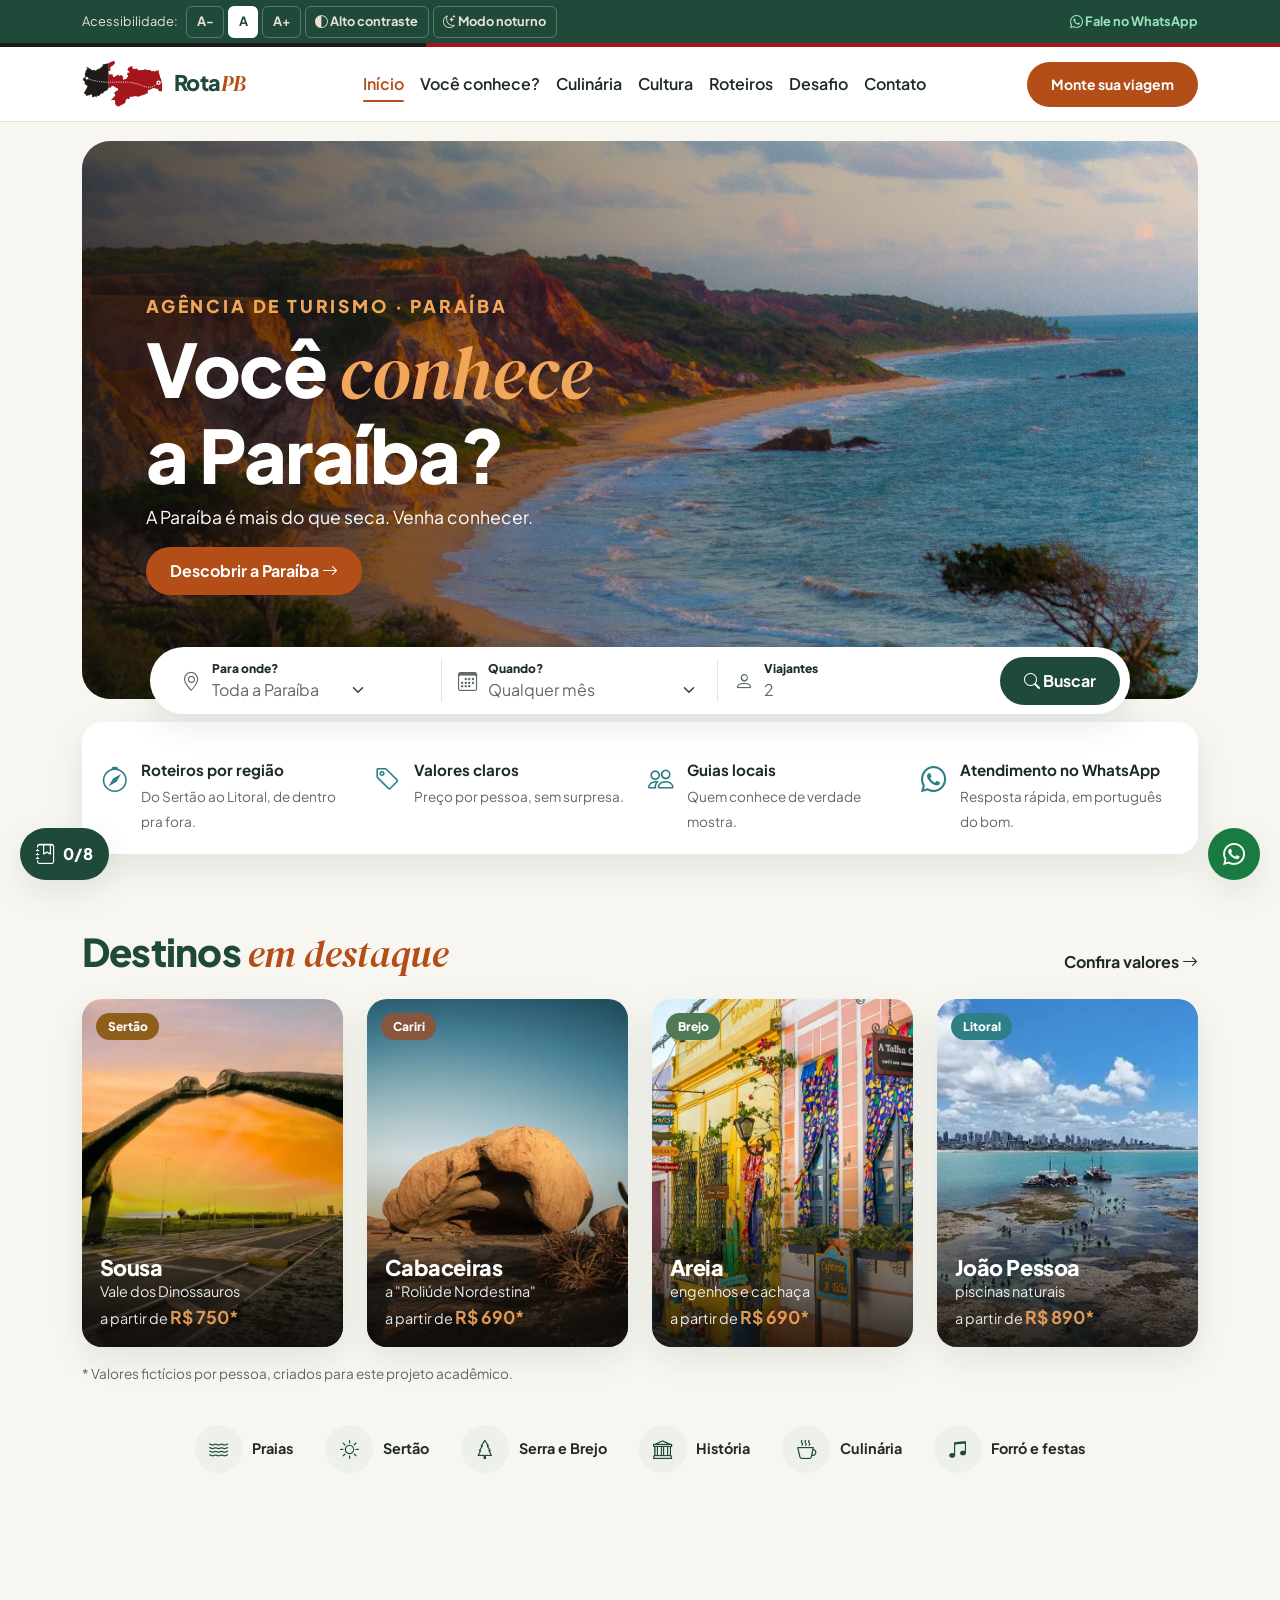
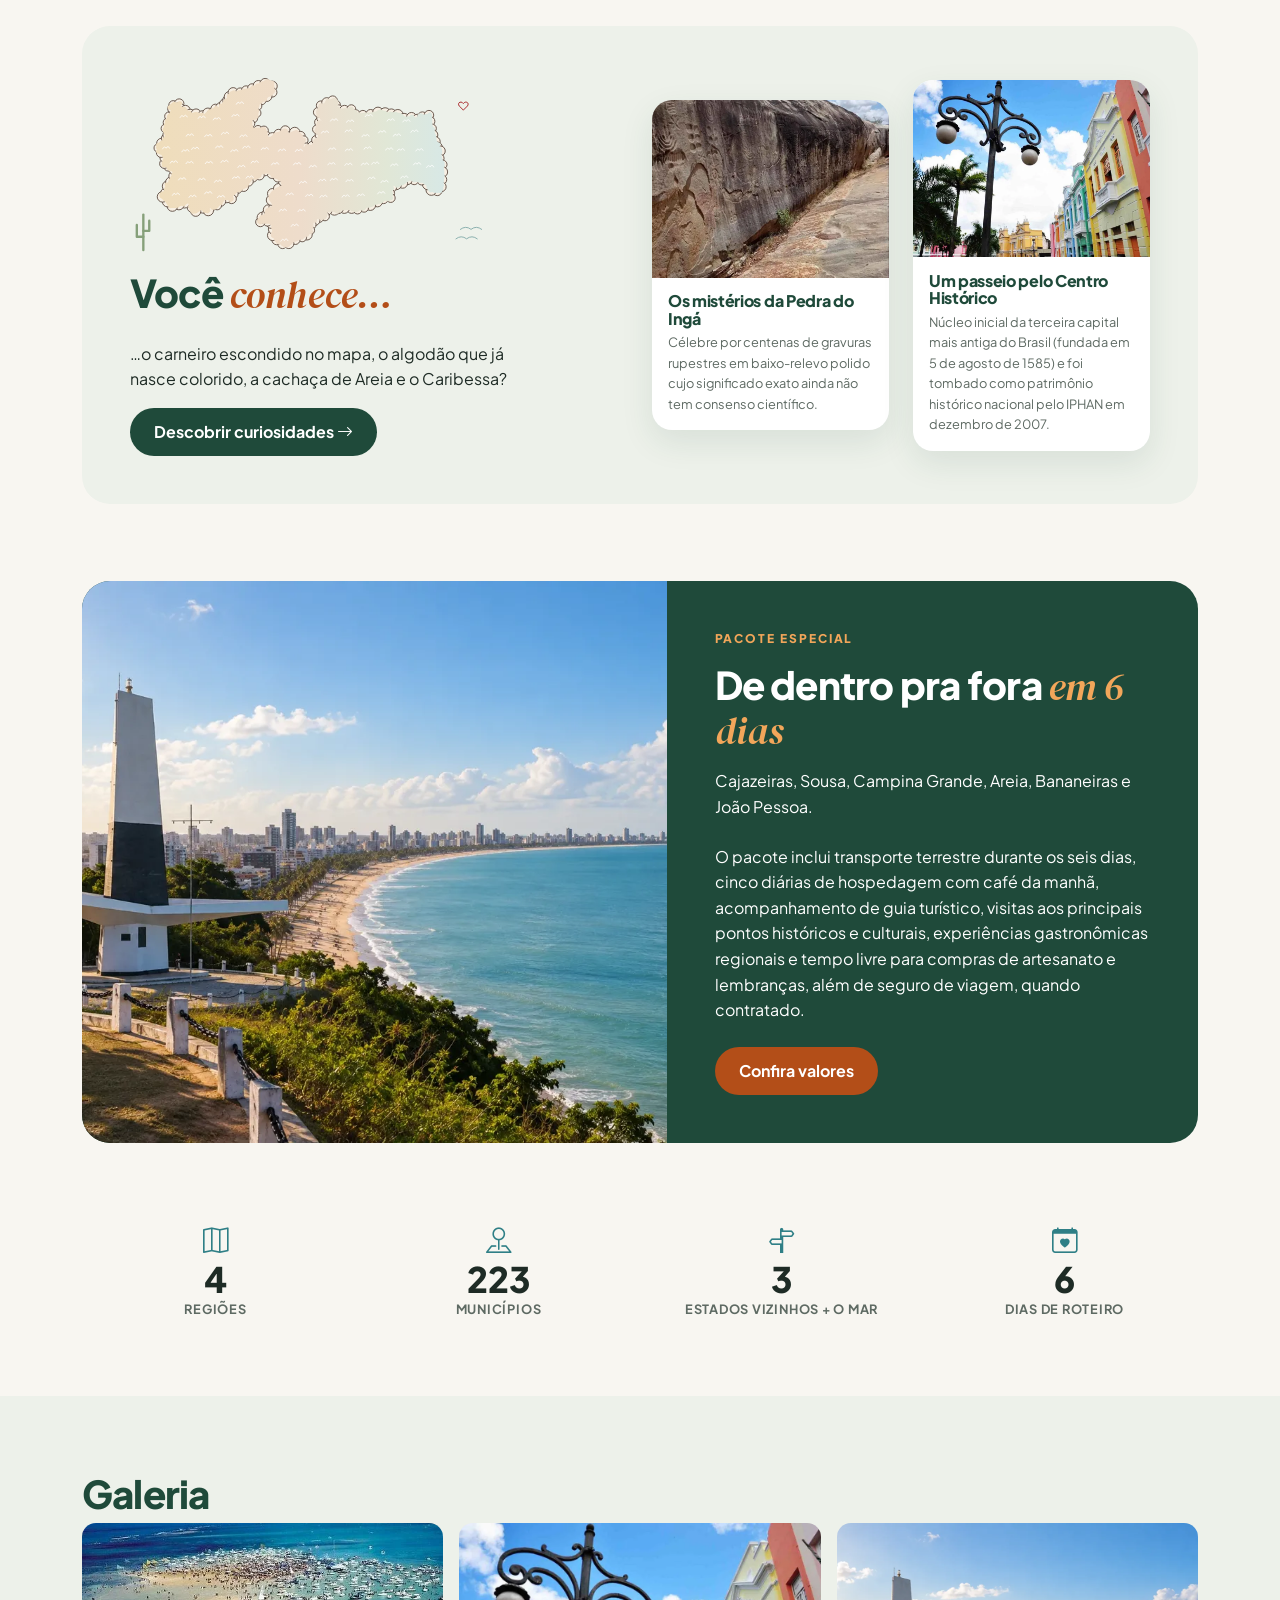
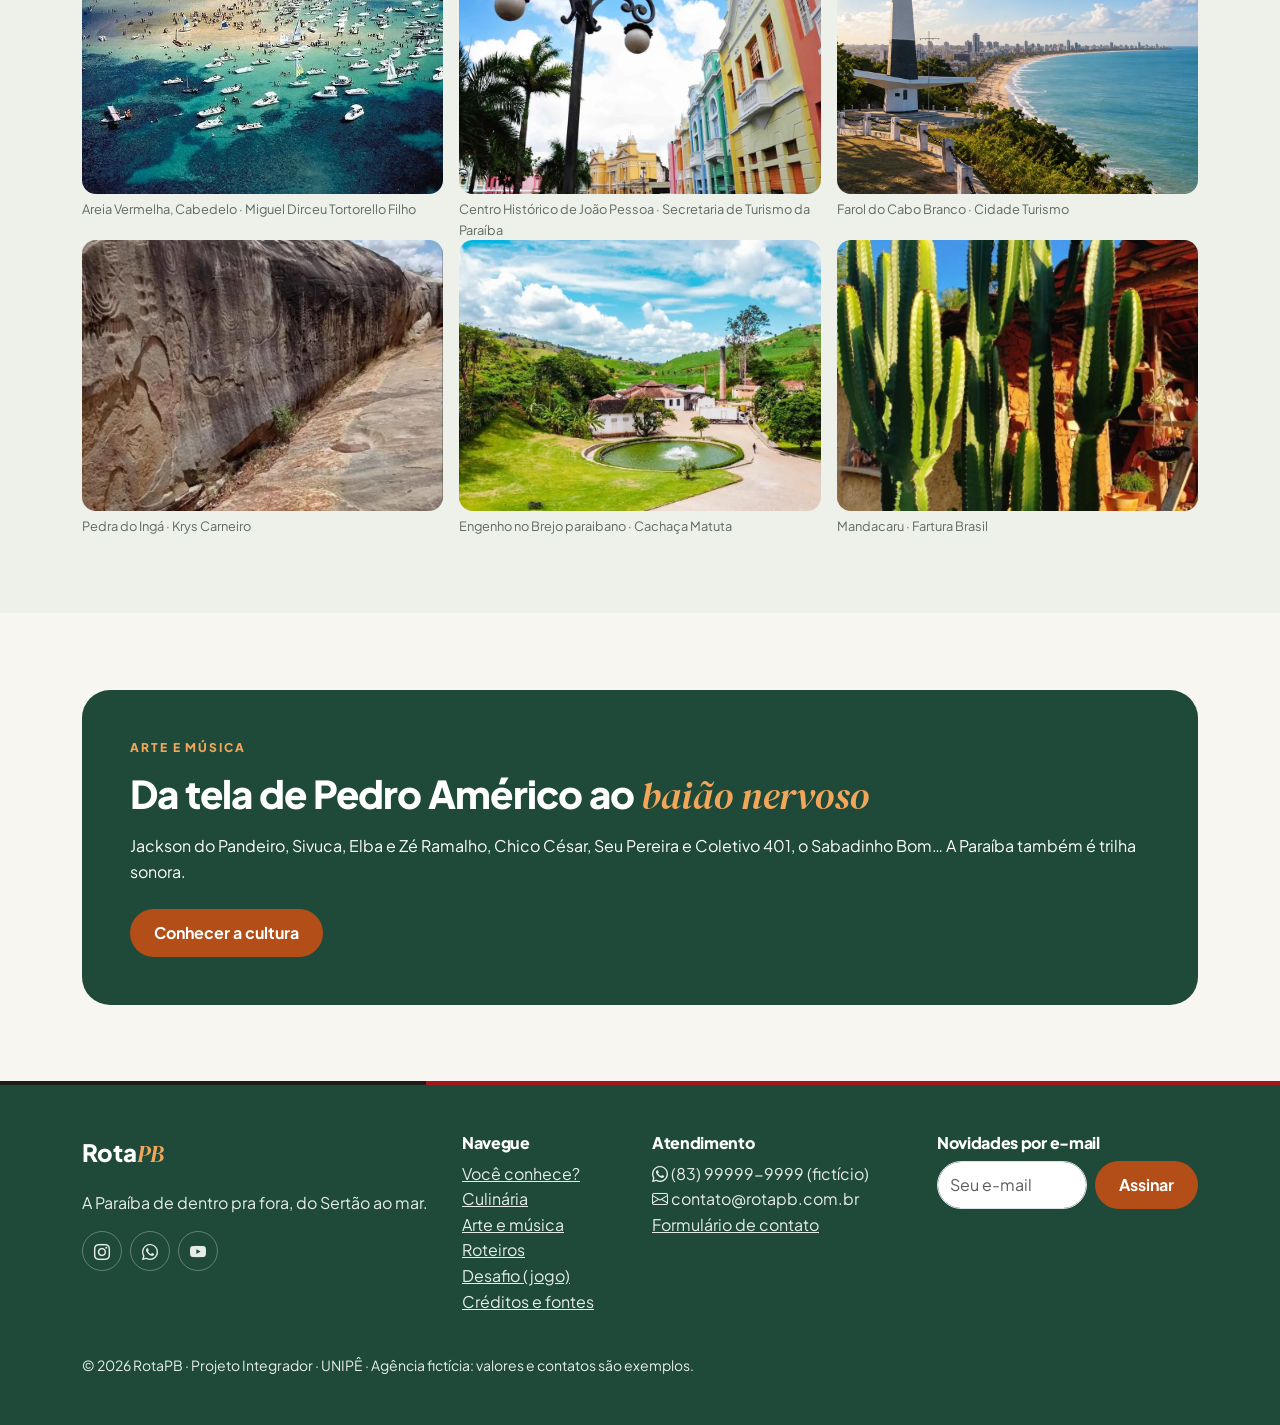
==== commit 4a650c39: "Revisão Integração Roteiros → Contato e correção do Passaporte; Spotify, acessibilidade WCAG AA, CSS" ====
--- a/ROTA PB/index.html
+++ b/ROTA PB/index.html
@@ -132,7 +132,7 @@
                 <p>Vale dos Dinossauros</p>
                 <p class="preco">a partir de <strong>R$ 750*</strong></p>
               </div>
-              <a class="stretched-link" href="pages/roteiros.html" aria-label="Ver roteiro de Sousa"></a>
+              <a class="stretched-link" href="pages/roteiros.html?regiao=sertao" aria-label="Ver roteiro de Sousa"></a>
             </article>
           </div>
           <div class="col-12 col-sm-6 col-lg-3">
@@ -144,7 +144,7 @@
                 <p>a "Roliúde Nordestina"</p>
                 <p class="preco">a partir de <strong>R$ 690*</strong></p>
               </div>
-              <a class="stretched-link" href="pages/roteiros.html" aria-label="Ver roteiro de Cabaceiras"></a>
+              <a class="stretched-link" href="pages/roteiros.html?regiao=borborema" aria-label="Ver roteiro de Cabaceiras"></a>
             </article>
           </div>
           <div class="col-12 col-sm-6 col-lg-3">
@@ -156,7 +156,7 @@
                 <p>engenhos e cachaça</p>
                 <p class="preco">a partir de <strong>R$ 690*</strong></p>
               </div>
-              <a class="stretched-link" href="pages/roteiros.html" aria-label="Ver roteiro de Areia"></a>
+              <a class="stretched-link" href="pages/roteiros.html?regiao=brejo" aria-label="Ver roteiro de Areia"></a>
             </article>
           </div>
           <div class="col-12 col-sm-6 col-lg-3">
@@ -168,7 +168,7 @@
                 <p>piscinas naturais</p>
                 <p class="preco">a partir de <strong>R$ 890*</strong></p>
               </div>
-              <a class="stretched-link" href="pages/roteiros.html" aria-label="Ver roteiro de João Pessoa"></a>
+              <a class="stretched-link" href="pages/roteiros.html?regiao=litoral" aria-label="Ver roteiro de João Pessoa"></a>
             </article>
           </div>
         </div>
@@ -176,12 +176,12 @@
 
         <!-- Categorias -->
         <nav class="categorias" aria-label="Explorar por tema">
-          <a class="chip-cat" href="pages/roteiros.html"><span class="chip-icone"><i class="bi bi-water" aria-hidden="true"></i></span>Praias</a>
-          <a class="chip-cat" href="pages/roteiros.html"><span class="chip-icone"><i class="bi bi-sun" aria-hidden="true"></i></span>Sertão</a>
-          <a class="chip-cat" href="pages/roteiros.html"><span class="chip-icone"><i class="bi bi-tree" aria-hidden="true"></i></span>Serra e Brejo</a>
-          <a class="chip-cat" href="pages/roteiros.html"><span class="chip-icone"><i class="bi bi-bank" aria-hidden="true"></i></span>História</a>
+          <a class="chip-cat" href="pages/roteiros.html?regiao=litoral"><span class="chip-icone"><i class="bi bi-water" aria-hidden="true"></i></span>Praias</a>
+          <a class="chip-cat" href="pages/roteiros.html?regiao=sertao"><span class="chip-icone"><i class="bi bi-sun" aria-hidden="true"></i></span>Sertão</a>
+          <a class="chip-cat" href="pages/roteiros.html?regiao=brejo"><span class="chip-icone"><i class="bi bi-tree" aria-hidden="true"></i></span>Serra e Brejo</a>
+          <a class="chip-cat" href="pages/conhece.html"><span class="chip-icone"><i class="bi bi-bank" aria-hidden="true"></i></span>História</a>
           <a class="chip-cat" href="pages/culinaria.html"><span class="chip-icone"><i class="bi bi-cup-hot" aria-hidden="true"></i></span>Culinária</a>
-          <a class="chip-cat" href="pages/roteiros.html"><span class="chip-icone"><i class="bi bi-music-note-beamed" aria-hidden="true"></i></span>Forró e festas</a>
+          <a class="chip-cat" href="pages/roteiros.html?regiao=borborema#tituloFestas"><span class="chip-icone"><i class="bi bi-music-note-beamed" aria-hidden="true"></i></span>Forró e festas</a>
         </nav>
       </div>
     </section>
@@ -223,7 +223,7 @@
             <p class="sobretitulo claro">Pacote especial</p>
             <h2 id="tituloOferta">De dentro pra fora <em>em 6 dias</em></h2>
             <p>Cajazeiras, Sousa, Campina Grande, Areia, Bananeiras e João Pessoa.</p>
-            <p>O pacote inclui transporte terrestre durante os seis dias, cinco diárias de hospedagem com café da manhã, acompanhamento de guia turístico, visitas aos principais pontos históricos e culturais, experiências gastronômicas regionais e tempo livre para compras de artesanato e lembranças, além de seguro de viagem, quando contratado</p>
+            <p>O pacote inclui transporte terrestre durante os seis dias, cinco diárias de hospedagem com café da manhã, acompanhamento de guia turístico, visitas aos principais pontos históricos e culturais, experiências gastronômicas regionais e tempo livre para compras de artesanato e lembranças, além de seguro de viagem, quando contratado.</p>
             <button type="button" class="btn btn-pb" data-bs-toggle="modal" data-bs-target="#modalValores">Confira valores</button>
           </div>
         </div>
@@ -331,7 +331,7 @@
           <h2 class="h6">Atendimento</h2>
           <ul class="list-unstyled">
             <li><i class="bi bi-whatsapp" aria-hidden="true"></i> (83) 99999-9999 <span class="text-nowrap">(fictício)</span></li>
-            <li><i class="bi bi-envelope" aria-hidden="true"></i> contato@paraibaadentro.com.br</li>
+            <li><i class="bi bi-envelope" aria-hidden="true"></i> contato@rotapb.com.br</li>
             <li><a href="pages/contato.html">Formulário de contato</a></li>
           </ul>
         </section>
--- a/ROTA PB/css/style.css
+++ b/ROTA PB/css/style.css
@@ -1,5 +1,5 @@
 /* ==========================================================================
-   PARAÍBA ADENTRO · style.css
+   ROTAPB · style.css
    ETAPA 7: identidade visual própria (cores, tipografia, espaçamentos, hierarquia)
    Trabalhar com: Flexbox, CSS Grid, pseudo-classes e animações simples.
 
@@ -16,8 +16,8 @@
    A bandeira (vermelho + preto) aparece só como detalhe. */
 :root {
   /* Paleta inspirada nas referências (fundo claro, verde floresta, laranja quente).
-     A bandeira (vermelho + preto) aparece só na faixa fina do topo e no ícone. */
-  --pb-acento: #C2591F;     /* laranja-terracota: botões e destaques (branco sobre ele passa no contraste) */
+     Contraste conferido para WCAG AA (>= 4.5:1) em botões, selos e textos. */
+  --pb-acento: #B34E18;     /* laranja-terracota: botões e destaques (5.22:1 com branco; 4.84:1 no fundo claro) */
   --pb-acento-claro: #F2A65A;
   --pb-escuro: #1F4A3A;     /* verde floresta: barra de cima, rodapé, faixas, botões escuros */
   --pb-titulo: #1F4A3A;     /* cor dos títulos (no noturno fica clara) */
@@ -30,10 +30,10 @@
   --pb-suave: #5E6A63;
   --pb-linha: #E1E5DD;
 
-  --pb-sertao: #C9974F;
-  --pb-borborema: #A06E55;
-  --pb-brejo: #4F7A55;
-  --pb-litoral: #2F7F86;
+  --pb-sertao: #8E5E1B;     /* 5.57:1 com branco nos selos */
+  --pb-borborema: #86563E;  /* 6.15:1 com branco nos selos */
+  --pb-brejo: #4F7A55;      /* 4.94:1 com branco nos selos */
+  --pb-litoral: #2F7F86;    /* 4.67:1 com branco nos selos */
 
   --fonte: "Plus Jakarta Sans", "Segoe UI", system-ui, sans-serif;
   --fonte-destaque: "DM Serif Display", Georgia, serif;
@@ -172,9 +172,15 @@
 /* mapa do carneiro (contorno real) */
 .mapa-pb { width: 100%; height: auto; overflow: visible; }
 .mapa-pb .contorno { fill: url(#gradRegioes); stroke: var(--pb-escuro); stroke-width: 3; stroke-linejoin: round; filter: drop-shadow(0 10px 14px rgba(42, 35, 32, .2)); }
-.mapa-pb .pin circle { fill: var(--pb-acento); stroke: #fff; stroke-width: 4; }
-.mapa-pb .pin text { font-family: var(--fonte); font-weight: 700; font-size: 24px; fill: var(--pb-escuro); paint-order: stroke; stroke: #fff; stroke-width: 6px; }
-/* TODO (Pessoa 1): animação simples nos pinos */
+.mapa-pb .pin { cursor: pointer; }
+.mapa-pb .pin circle { fill: var(--pb-acento); stroke: #fff; stroke-width: 4; transform-box: fill-box; transform-origin: center; transition: transform .25s ease, fill .25s ease; animation: pulsarPino 2.8s ease-in-out infinite; }
+.mapa-pb .pin:hover circle, .mapa-pb .pin:focus-visible circle { transform: scale(1.32); fill: var(--pb-escuro); animation: none; }
+.mapa-pb .pin text { font-family: var(--fonte); font-weight: 700; font-size: 24px; fill: var(--pb-escuro); paint-order: stroke; stroke: #fff; stroke-width: 6px; transition: fill .2s ease; }
+.mapa-pb .pin:hover text, .mapa-pb .pin:focus-visible text { fill: var(--pb-acento); }
+@keyframes pulsarPino {
+  0%, 100% { transform: scale(1); }
+  50% { transform: scale(1.12); }
+}
 
 /* abas (Pessoa 2) */
 .abas { display: flex; gap: .35rem; margin-top: 1.5rem; }
@@ -227,14 +233,35 @@
 
 /* roteiros (Pessoa 3) */
 .card-regiao { border-top: 6px solid var(--cor-regiao, var(--pb-preto)); }
+.aviso-busca-home { background: var(--pb-claro); color: var(--pb-tinta); border-left: 4px solid var(--pb-acento); border-radius: 12px; padding: .75rem 1rem; font-size: .9rem; margin-top: 1rem; display: flex; align-items: center; gap: .6rem; flex-wrap: wrap; }
 .painel-rota { position: sticky; top: 100px; background: var(--pb-escuro); color: #fff; padding: 1.5rem; border-radius: var(--raio); }
-.painel-rota ol { border-left: 4px solid var(--pb-sertao); padding-left: 1.5rem; }
-.painel-rota .vazio { color: #b8c9c5; list-style: none; margin-left: -1.5rem; }
-
-/* formulário (Pessoa 3) — TODO: estilizar o retorno de sucesso/erro */
+.painel-rota h2 { color: #fff; }
+.painel-rota ol { border-left: 4px solid var(--pb-acento-claro); padding-left: 1.25rem; list-style: none; display: grid; gap: .45rem; }
+.painel-rota .vazio { color: #d5e2de; list-style: none; margin-left: -1.25rem; }
+.rota-item { display: flex; align-items: center; justify-content: space-between; gap: .5rem; background: rgba(255, 255, 255, .10); padding: .35rem .55rem .35rem .75rem; border-radius: 10px; font-weight: 600; font-size: .95rem; }
+.btn-remover-cidade { background: transparent; border: 0; color: #E6EDE8; width: 28px; height: 28px; border-radius: 50%; display: grid; place-items: center; font-size: 1.1rem; line-height: 1; transition: background .2s ease; }
+.btn-remover-cidade:hover { background: rgba(255, 255, 255, .2); color: #fff; }
+.btn-limpar-rota { background: transparent; border: 1px solid rgba(255, 255, 255, .35); color: #E6EDE8; border-radius: 999px; padding: .45rem 1rem; font-size: .85rem; font-weight: 700; width: 100%; margin-top: .5rem; }
+.btn-limpar-rota:hover { background: rgba(255, 255, 255, .14); color: #fff; }
+
+/* resumo de rota importada em Contato */
+.resumo-rota-contato { background: var(--pb-claro); border: 1px solid var(--pb-linha); border-left: 5px solid var(--pb-acento); border-radius: var(--raio); padding: 1rem 1.25rem; margin-bottom: 1.25rem; }
+.resumo-rota-contato-topo { display: flex; flex-wrap: wrap; align-items: center; justify-content: space-between; gap: .5rem; margin-bottom: .65rem; }
+.resumo-rota-contato-acoes { display: flex; gap: .5rem; flex-wrap: wrap; }
+.chips-rota-contato { list-style: none; padding: 0; margin: 0; display: flex; flex-wrap: wrap; gap: .45rem; }
+.chip-cidade { background: var(--pb-papel); color: var(--pb-tinta); border: 1px solid var(--pb-linha); border-radius: 999px; padding: .25rem .75rem; font-size: .85rem; }
+.chip-cidade strong { color: var(--pb-acento); margin-right: .25rem; }
+
+/* formulário (Pessoa 3) — retorno estilizado de sucesso/erro */
 .formulario { background: var(--pb-papel); border-radius: var(--raio); box-shadow: var(--sombra); padding: clamp(1.25rem, 3vw, 2rem); }
 .form-label { font-weight: 700; }
 .mapa-embed { border-radius: var(--raio); overflow: hidden; }
+.retorno-form { display: flex; align-items: flex-start; gap: .8rem; padding: 1rem 1.2rem; border-radius: 14px; border-left: 5px solid transparent; animation: surgir .35s ease both; }
+.retorno-form > i { font-size: 1.35rem; line-height: 1.2; flex: 0 0 auto; }
+.retorno-sucesso { background: #E7F5EC; color: #124024; border-left-color: #197A42; }
+.retorno-sucesso > i { color: #197A42; }
+.retorno-erro { background: #FCEBEC; color: #6B1117; border-left-color: #A3161B; }
+.retorno-erro > i { color: #A3161B; }
 
 /* ---------- 9. RODAPÉ E BOTÕES FLUTUANTES ---------- */
 .rodape { background: var(--pb-escuro); color: #E6EDE8; }
@@ -248,25 +275,34 @@
 .assinatura .form-control { border-radius: 999px; }
 
 .flutuante { position: fixed; right: 1.25rem; z-index: 1040; width: 52px; height: 52px; border-radius: 50%; border: 0; display: grid; place-items: center; font-size: 1.4rem; box-shadow: var(--sombra); }
-.whatsapp { bottom: 1.25rem; background: #1F8F4E; color: #fff; text-decoration: none; }   /* verde escuro: contraste com o ícone branco */
-.whatsapp:hover { background: #167340; color: #fff; }
+.whatsapp { bottom: 1.25rem; background: #197A42; color: #fff; text-decoration: none; }   /* contraste 5.38:1 com ícone branco */
+.whatsapp:hover { background: #136034; color: #fff; }
 .voltar-topo { bottom: 5.25rem; background: var(--pb-escuro); color: #fff; opacity: 0; visibility: hidden; transition: opacity .3s ease; }
 .voltar-topo.visivel { opacity: 1; visibility: visible; }
 
 /* ---------- 10. MODO NOTURNO E ALTO CONTRASTE ----------
    O JS coloca data-tema="escuro" ou data-contraste="alto" no <html>.
-   Aqui só trocamos as variáveis. TODO: ajustar até ficar bom. */
+   Cores ajustadas para manter contraste WCAG AA (>= 4.5:1) em todos os componentes. */
 :root[data-tema="escuro"] {
   --pb-fundo: #151311; --pb-papel: #1F1C19; --pb-claro: #26221E;
   --pb-tinta: #F1EAE0; --pb-suave: #C4B8AC; --pb-linha: #3A332D;
   --pb-titulo: #F6F1E8; --pb-acento: #E8853F; --pb-acento-claro: #F2A65A;
   --sombra: 0 12px 32px rgba(0, 0, 0, .35);
 }
+:root[data-tema="escuro"] .btn-pb, :root[data-tema="escuro"] .faixa.ativa { color: #151311; }
+:root[data-tema="escuro"] .btn-pb:hover { background: #F2A65A; color: #151311; }
 :root[data-tema="escuro"] .tag-cat { color: #1E2B25; }            /* etiquetas têm fundo claro: texto fixo escuro */
 :root[data-tema="escuro"] .vantagens, :root[data-tema="escuro"] .busca { background: var(--pb-papel); }
 :root[data-tema="escuro"] .busca-campo .form-select, :root[data-tema="escuro"] .busca-campo .form-control { color: var(--pb-tinta); }
 :root[data-tema="escuro"] .form-control, :root[data-tema="escuro"] .form-select { background-color: #26221E; color: var(--pb-tinta); border-color: var(--pb-linha); }
+:root[data-tema="escuro"] .form-control::placeholder { color: #A69A8E; }
+:root[data-tema="escuro"] .text-muted, :root[data-tema="escuro"] .form-text { color: var(--pb-suave) !important; }
 :root[data-tema="escuro"] .modal-content, :root[data-tema="escuro"] .card { background: var(--pb-papel); color: var(--pb-tinta); }
+:root[data-tema="escuro"] .table { --bs-table-bg: transparent; --bs-table-color: var(--pb-tinta); --bs-table-border-color: var(--pb-linha); }
+:root[data-tema="escuro"] .retorno-sucesso { background: #173322; color: #D4F3DF; border-left-color: #4AD182; }
+:root[data-tema="escuro"] .retorno-sucesso > i { color: #4AD182; }
+:root[data-tema="escuro"] .retorno-erro { background: #3B181A; color: #FAD6D8; border-left-color: #F06D73; }
+:root[data-tema="escuro"] .retorno-erro > i { color: #F06D73; }
 :root[data-tema="escuro"] .btn-close { filter: invert(1); }
 :root[data-tema="escuro"] .certificado { background: #fff; color: #1E2B25; }
 :root[data-tema="escuro"] .mapa-pb .pin text { fill: var(--pb-tinta); stroke: var(--pb-fundo); }
@@ -280,9 +316,19 @@
 :root[data-contraste="alto"] {
   --pb-fundo: #FFFFFF; --pb-papel: #FFFFFF; --pb-claro: #FFFFFF;
   --pb-tinta: #000000; --pb-suave: #000000; --pb-linha: #000000;
-  --pb-vermelho: #8A0000; --pb-escuro: #000000; --sombra: none;
+  --pb-titulo: #000000; --pb-acento: #8A0000; --pb-vermelho: #8A0000; --pb-escuro: #000000; --sombra: none;
 }
 :root[data-contraste="alto"] a { text-decoration: underline; }
+:root[data-contraste="alto"] .card,
+:root[data-contraste="alto"] .card-prato,
+:root[data-contraste="alto"] .card-pessoa,
+:root[data-contraste="alto"] .restaurante,
+:root[data-contraste="alto"] .formulario,
+:root[data-contraste="alto"] .painel,
+:root[data-contraste="alto"] .palco,
+:root[data-contraste="alto"] .resumo-rota-contato,
+:root[data-contraste="alto"] .vantagens,
+:root[data-contraste="alto"] .busca { border: 2px solid #000; }
 
 @keyframes surgir { from { opacity: 0; transform: translateY(14px); } to { opacity: 1; transform: none; } }
 .hero-texto { animation: surgir .7s ease both; }
@@ -369,7 +415,7 @@
 .carimbo.carimbado .carimbo-selo { border: 3px solid var(--cor-regiao, var(--pb-escuro)); color: #fff; background: var(--cor-regiao, var(--pb-escuro)); transform: rotate(-8deg); animation: carimbar .4s ease; }
 .carimbo-selo.grande { width: 84px; height: 84px; font-size: 2.2rem; border: 4px solid var(--cor-regiao, var(--pb-escuro)); background: var(--cor-regiao, var(--pb-escuro)); color: #fff; transform: rotate(-8deg); margin-bottom: .75rem; animation: carimbar .5s ease; }
 @keyframes carimbar { from { transform: rotate(-8deg) scale(1.6); opacity: 0; } to { transform: rotate(-8deg) scale(1); opacity: 1; } }
-.regiao-conhece { --cor-regiao: #7A6AA6; } .regiao-culinaria { --cor-regiao: #B8562E; } .regiao-cultura { --cor-regiao: #2F6F8F; } .regiao-contato { --cor-regiao: var(--pb-escuro); }
+.regiao-conhece { --cor-regiao: #7A6AA6; } .regiao-culinaria { --cor-regiao: #B8562E; } .regiao-cultura { --cor-regiao: #2F6F8F; } .regiao-roteiros { --cor-regiao: var(--pb-escuro); }
 
 /* ---------- DESAFIO ---------- */
 .desafio-tempo { display: flex; flex-direction: column; align-items: flex-start; gap: .1rem; padding: .9rem 1.25rem; border-radius: var(--raio); background: var(--pb-escuro); color: #fff; }
